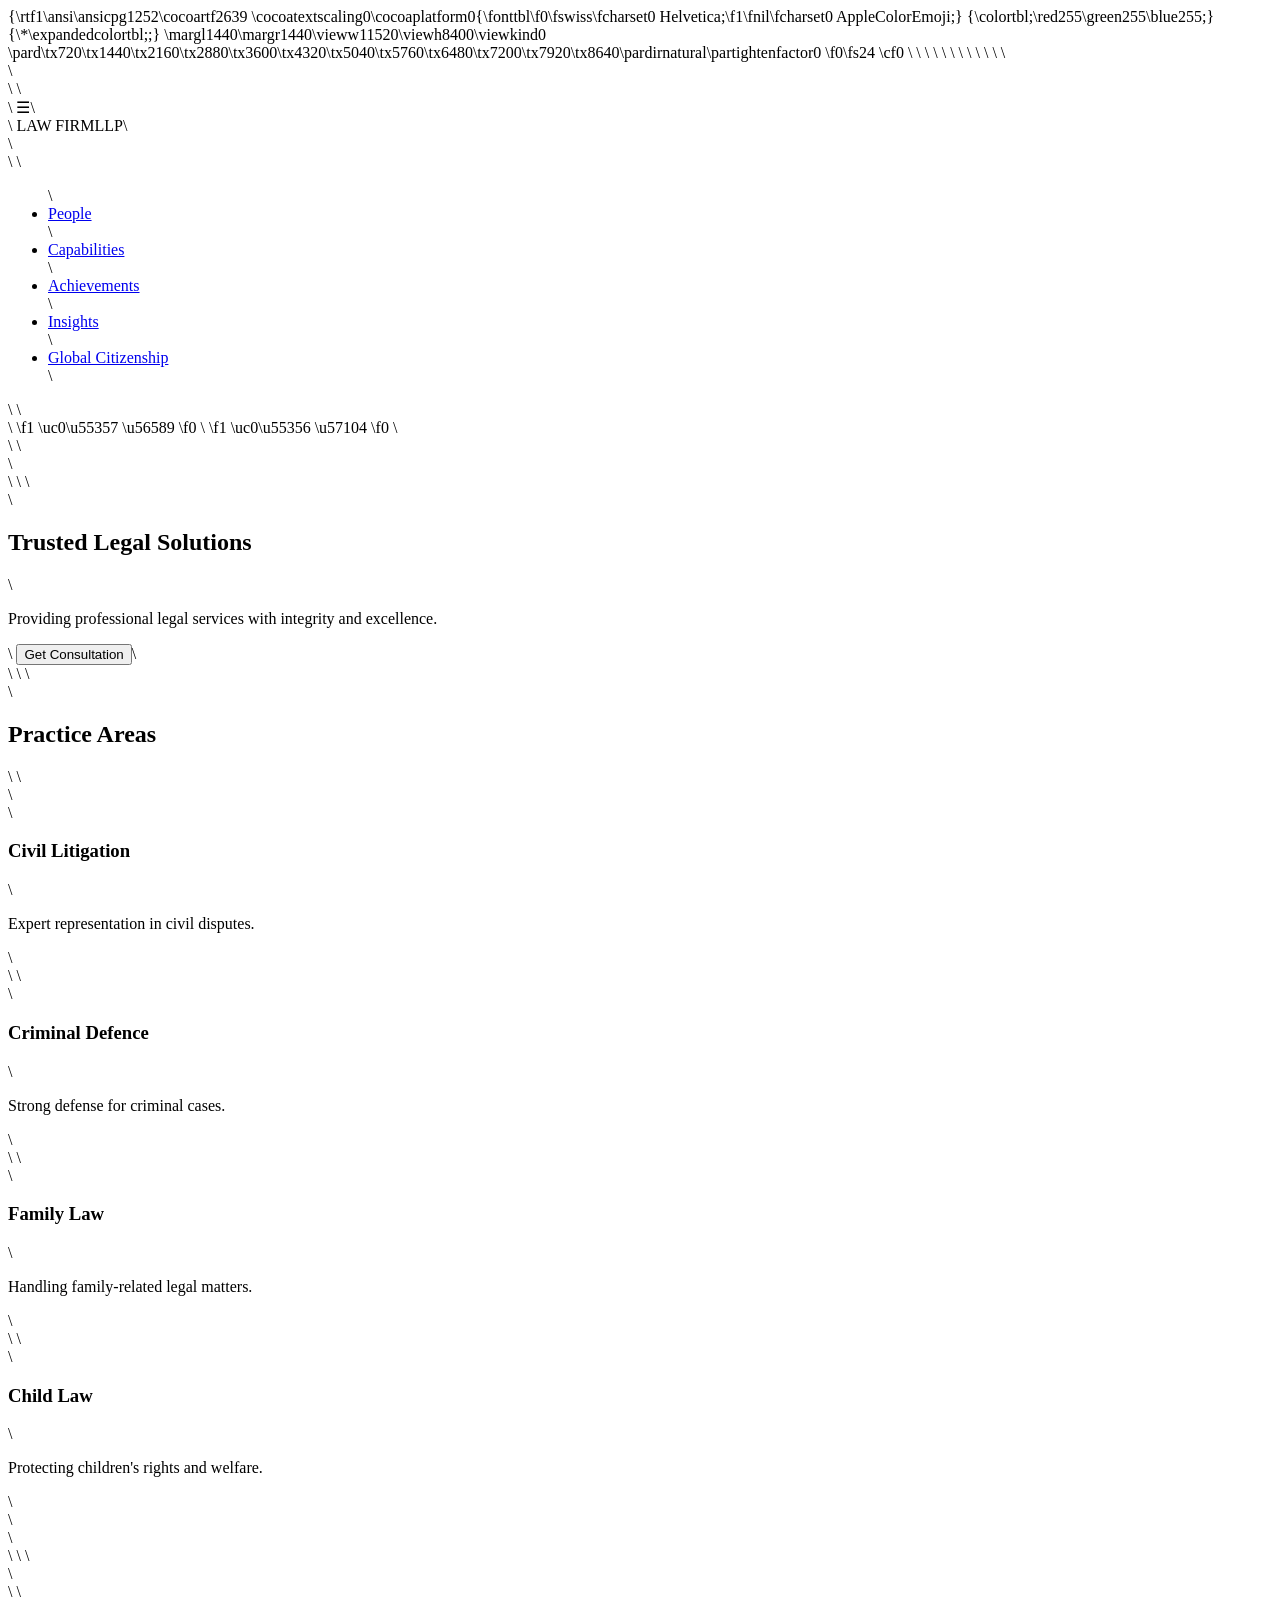
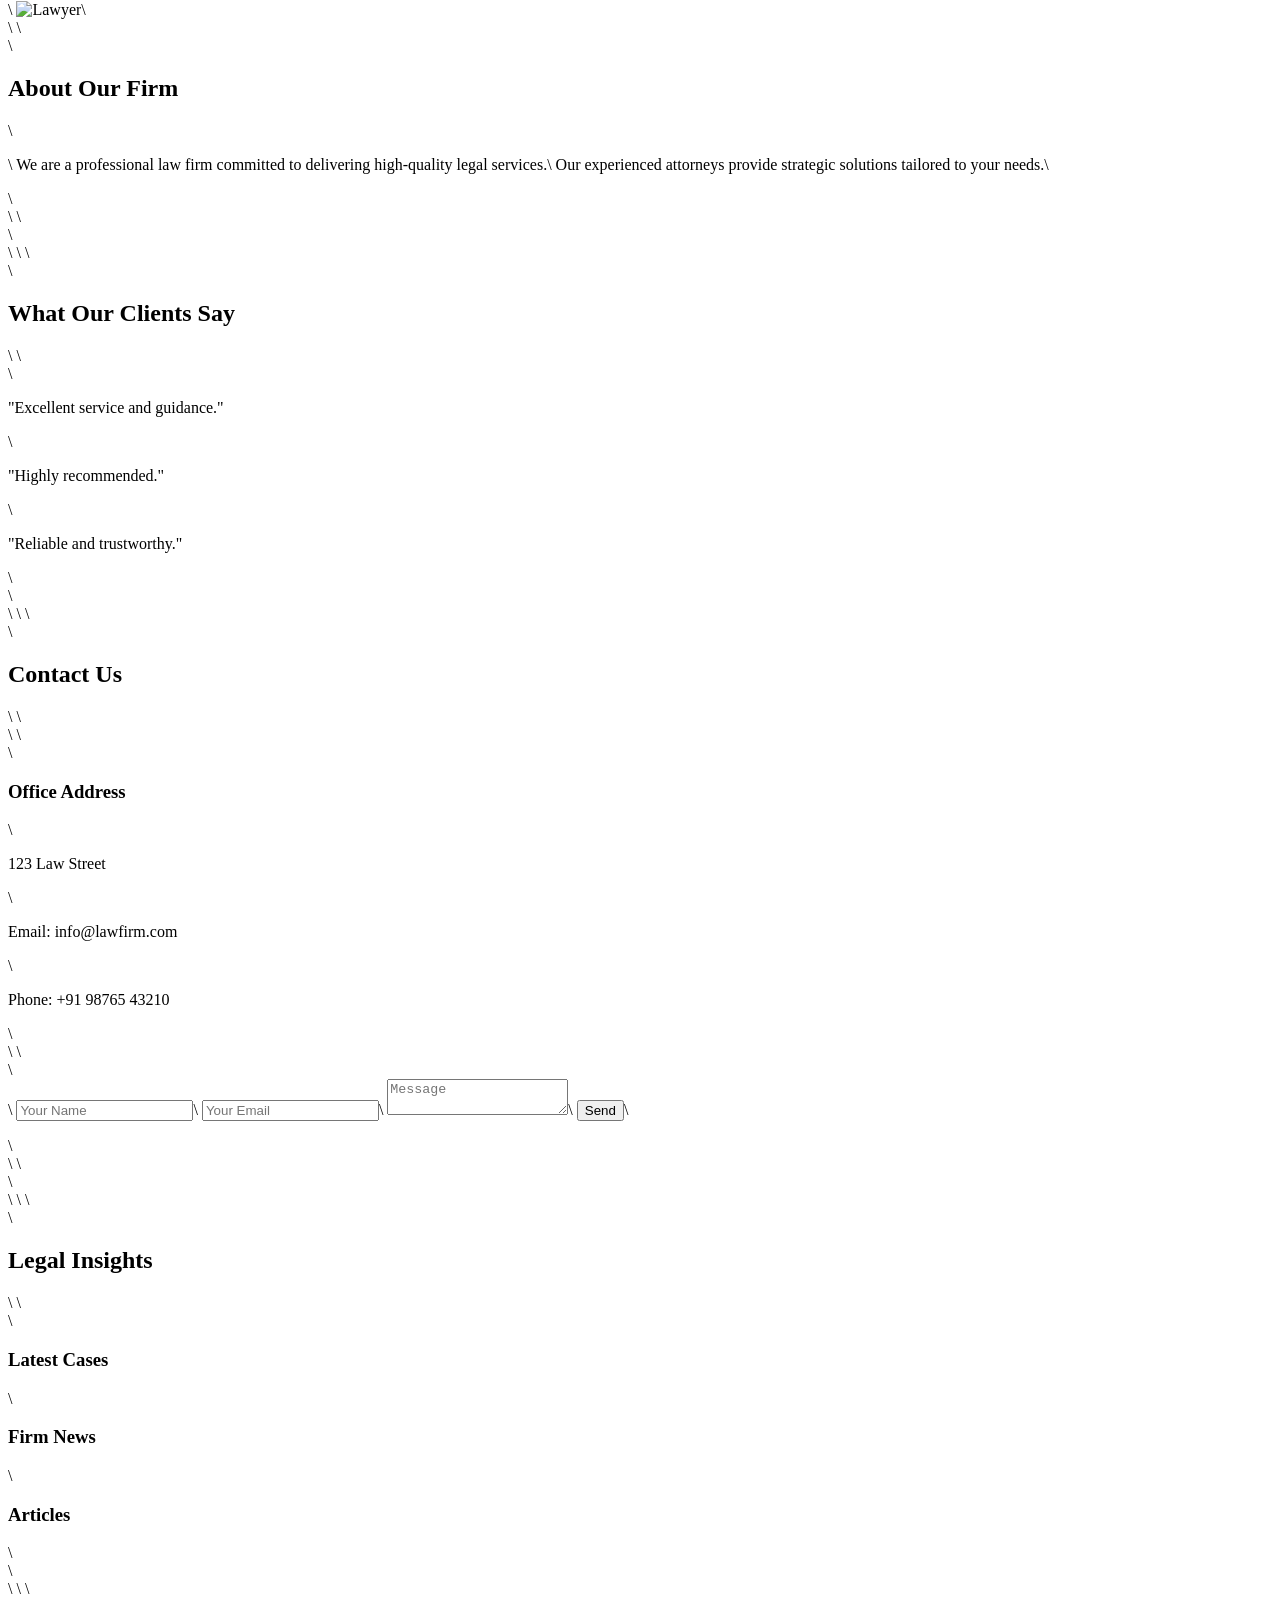
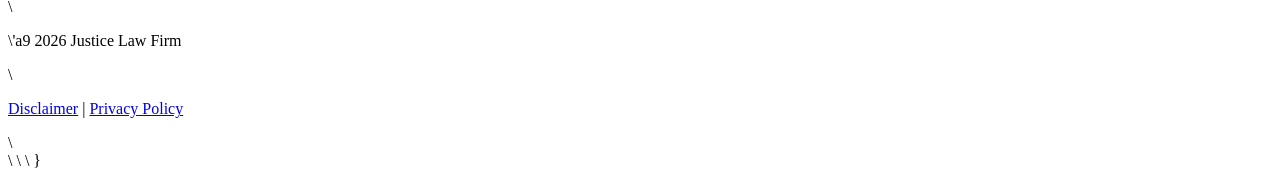
==== index.html @ cf192c83 "Add files via upload" ====
{\rtf1\ansi\ansicpg1252\cocoartf2639
\cocoatextscaling0\cocoaplatform0{\fonttbl\f0\fswiss\fcharset0 Helvetica;\f1\fnil\fcharset0 AppleColorEmoji;}
{\colortbl;\red255\green255\blue255;}
{\*\expandedcolortbl;;}
\margl1440\margr1440\vieww11520\viewh8400\viewkind0
\pard\tx720\tx1440\tx2160\tx2880\tx3600\tx4320\tx5040\tx5760\tx6480\tx7200\tx7920\tx8640\pardirnatural\partightenfactor0

\f0\fs24 \cf0 <!DOCTYPE html>\
<html lang="en">\
<head>\
    <meta charset="UTF-8">\
    <meta name="viewport" content="width=device-width, initial-scale=1.0">\
    <title>Law Firm Website</title>\
    <link rel="stylesheet" href="style.css">\
</head>\
\
<body>\
\
    <!-- 
\f1 \uc0\u55357 \u56629 
\f0  HEADER -->\
    <header class="header">\
        <div class="nav-container">\
\
            <div class="nav-left">\
                <span class="menu-icon">&#9776;</span>\
                <div class="logo">\
                    <span class="brand-red">LAW FIRM</span><span class="llp">LLP</span>\
                </div>\
            </div>\
\
            <ul class="nav-links">\
                <li><a href="#">People</a></li>\
                <li><a href="#">Capabilities</a></li>\
                <li><a href="#">Achievements</a></li>\
                <li><a href="#">Insights</a></li>\
                <li><a href="#">Global Citizenship</a></li>\
            </ul>\
\
            <div class="nav-right">\
                <span>
\f1 \uc0\u55357 \u56589 
\f0 </span>\
                <span>
\f1 \uc0\u55356 \u57104 
\f0 </span>\
            </div>\
\
        </div>\
    </header>\
\
    <!-- 
\f1 \uc0\u55358 \u56760 
\f0  HERO -->\
    <section id="hero">\
        <h2>Trusted Legal Solutions</h2>\
        <p>Providing professional legal services with integrity and excellence.</p>\
        <button>Get Consultation</button>\
    </section>\
\
    <!-- 
\f1 \uc0\u55358 \u56809 
\f0  PRACTICE -->\
    <section id="practice">\
        <h2>Practice Areas</h2>\
\
        <div class="practice-container">\
            <div class="card">\
                <h3>Civil Litigation</h3>\
                <p>Expert representation in civil disputes.</p>\
            </div>\
\
            <div class="card">\
                <h3>Criminal Defence</h3>\
                <p>Strong defense for criminal cases.</p>\
            </div>\
\
            <div class="card">\
                <h3>Family Law</h3>\
                <p>Handling family-related legal matters.</p>\
            </div>\
\
            <div class="card">\
                <h3>Child Law</h3>\
                <p>Protecting children's rights and welfare.</p>\
            </div>\
        </div>\
    </section>\
\
    <!-- 
\f1 \uc0\u55357 \u56424 \u8205 \u9878 \u65039 
\f0  ABOUT -->\
    <section id="about">\
        <div class="about-container">\
\
            <div class="about-image">\
                <img src="images/lawyer.jpg" alt="Lawyer">\
            </div>\
\
            <div class="about-text">\
                <h2>About Our Firm</h2>\
                <p>\
                    We are a professional law firm committed to delivering high-quality legal services.\
                    Our experienced attorneys provide strategic solutions tailored to your needs.\
                </p>\
            </div>\
\
        </div>\
    </section>\
\
    <!-- 
\f1 \uc0\u55357 \u56492 
\f0  TESTIMONIALS -->\
    <section id="testimonials">\
        <h2>What Our Clients Say</h2>\
\
        <div class="testimonial-container">\
            <div class="testimonial"><p>"Excellent service and guidance."</p></div>\
            <div class="testimonial"><p>"Highly recommended."</p></div>\
            <div class="testimonial"><p>"Reliable and trustworthy."</p></div>\
        </div>\
    </section>\
\
    <!-- 
\f1 \uc0\u55357 \u56542 
\f0  CONTACT -->\
    <section id="contact">\
        <h2>Contact Us</h2>\
\
        <div class="contact-container">\
\
            <div class="contact-info">\
                <h3>Office Address</h3>\
                <p>123 Law Street</p>\
                <p>Email: info@lawfirm.com</p>\
                <p>Phone: +91 98765 43210</p>\
            </div>\
\
            <div class="contact-form">\
                <form>\
                    <input type="text" placeholder="Your Name">\
                    <input type="email" placeholder="Your Email">\
                    <textarea placeholder="Message"></textarea>\
                    <button type="submit">Send</button>\
                </form>\
            </div>\
\
        </div>\
    </section>\
\
    <!-- 
\f1 \uc0\u55357 \u56560 
\f0  INSIGHTS -->\
    <section id="insights">\
        <h2>Legal Insights</h2>\
\
        <div class="insights-container">\
            <div class="insight-card"><h3>Latest Cases</h3></div>\
            <div class="insight-card"><h3>Firm News</h3></div>\
            <div class="insight-card"><h3>Articles</h3></div>\
        </div>\
    </section>\
\
    <!-- 
\f1 \uc0\u55357 \u56635 
\f0  FOOTER -->\
    <footer>\
        <p>\'a9 2026 Justice Law Firm</p>\
        <p><a href="#">Disclaimer</a> | <a href="#">Privacy Policy</a></p>\
    </footer>\
\
</body>\
</html>}
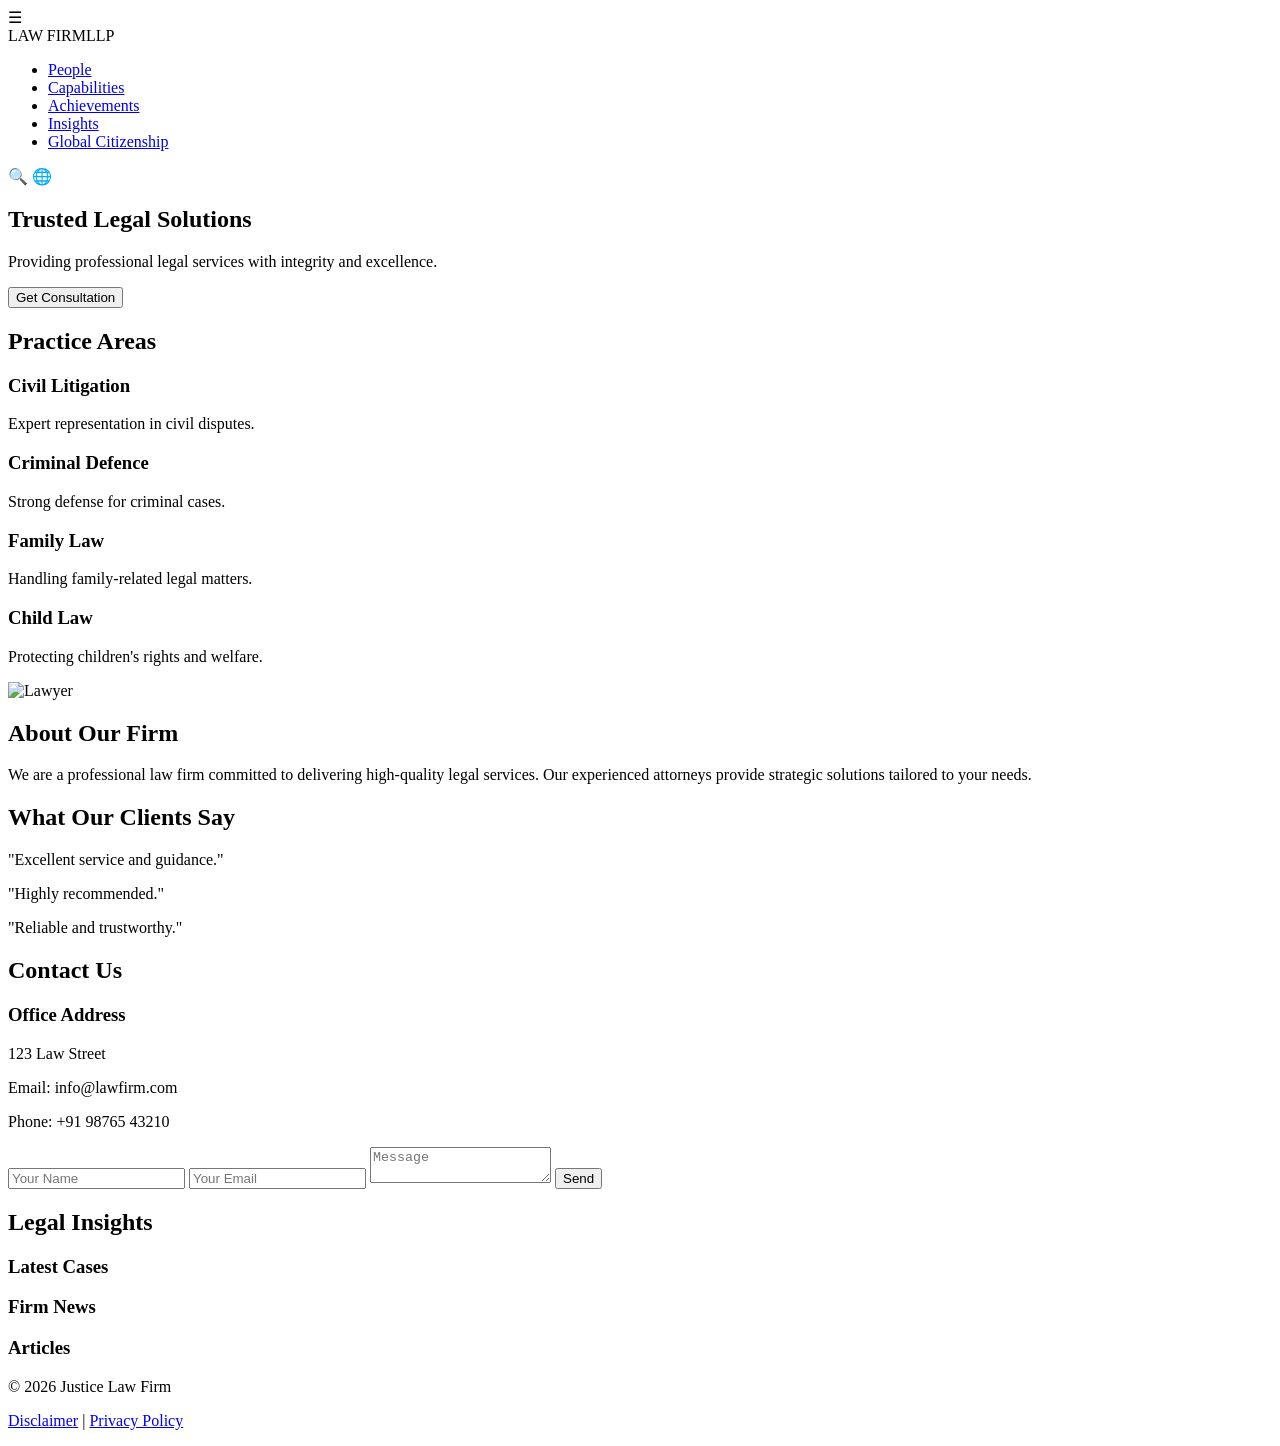
==== commit 09ec8d0f: "Update index.html" ====
--- a/index.html
+++ b/index.html
@@ -1,173 +1,146 @@
-{\rtf1\ansi\ansicpg1252\cocoartf2639
-\cocoatextscaling0\cocoaplatform0{\fonttbl\f0\fswiss\fcharset0 Helvetica;\f1\fnil\fcharset0 AppleColorEmoji;}
-{\colortbl;\red255\green255\blue255;}
-{\*\expandedcolortbl;;}
-\margl1440\margr1440\vieww11520\viewh8400\viewkind0
-\pard\tx720\tx1440\tx2160\tx2880\tx3600\tx4320\tx5040\tx5760\tx6480\tx7200\tx7920\tx8640\pardirnatural\partightenfactor0
+<!DOCTYPE html>
+<html lang="en">
+<head>
+    <meta charset="UTF-8">
+    <meta name="viewport" content="width=device-width, initial-scale=1.0">
+    <title>Law Firm Website</title>
+    <link rel="stylesheet" href="style.css">
+</head>
 
-\f0\fs24 \cf0 <!DOCTYPE html>\
-<html lang="en">\
-<head>\
-    <meta charset="UTF-8">\
-    <meta name="viewport" content="width=device-width, initial-scale=1.0">\
-    <title>Law Firm Website</title>\
-    <link rel="stylesheet" href="style.css">\
-</head>\
-\
-<body>\
-\
-    <!-- 
-\f1 \uc0\u55357 \u56629 
-\f0  HEADER -->\
-    <header class="header">\
-        <div class="nav-container">\
-\
-            <div class="nav-left">\
-                <span class="menu-icon">&#9776;</span>\
-                <div class="logo">\
-                    <span class="brand-red">LAW FIRM</span><span class="llp">LLP</span>\
-                </div>\
-            </div>\
-\
-            <ul class="nav-links">\
-                <li><a href="#">People</a></li>\
-                <li><a href="#">Capabilities</a></li>\
-                <li><a href="#">Achievements</a></li>\
-                <li><a href="#">Insights</a></li>\
-                <li><a href="#">Global Citizenship</a></li>\
-            </ul>\
-\
-            <div class="nav-right">\
-                <span>
-\f1 \uc0\u55357 \u56589 
-\f0 </span>\
-                <span>
-\f1 \uc0\u55356 \u57104 
-\f0 </span>\
-            </div>\
-\
-        </div>\
-    </header>\
-\
-    <!-- 
-\f1 \uc0\u55358 \u56760 
-\f0  HERO -->\
-    <section id="hero">\
-        <h2>Trusted Legal Solutions</h2>\
-        <p>Providing professional legal services with integrity and excellence.</p>\
-        <button>Get Consultation</button>\
-    </section>\
-\
-    <!-- 
-\f1 \uc0\u55358 \u56809 
-\f0  PRACTICE -->\
-    <section id="practice">\
-        <h2>Practice Areas</h2>\
-\
-        <div class="practice-container">\
-            <div class="card">\
-                <h3>Civil Litigation</h3>\
-                <p>Expert representation in civil disputes.</p>\
-            </div>\
-\
-            <div class="card">\
-                <h3>Criminal Defence</h3>\
-                <p>Strong defense for criminal cases.</p>\
-            </div>\
-\
-            <div class="card">\
-                <h3>Family Law</h3>\
-                <p>Handling family-related legal matters.</p>\
-            </div>\
-\
-            <div class="card">\
-                <h3>Child Law</h3>\
-                <p>Protecting children's rights and welfare.</p>\
-            </div>\
-        </div>\
-    </section>\
-\
-    <!-- 
-\f1 \uc0\u55357 \u56424 \u8205 \u9878 \u65039 
-\f0  ABOUT -->\
-    <section id="about">\
-        <div class="about-container">\
-\
-            <div class="about-image">\
-                <img src="images/lawyer.jpg" alt="Lawyer">\
-            </div>\
-\
-            <div class="about-text">\
-                <h2>About Our Firm</h2>\
-                <p>\
-                    We are a professional law firm committed to delivering high-quality legal services.\
-                    Our experienced attorneys provide strategic solutions tailored to your needs.\
-                </p>\
-            </div>\
-\
-        </div>\
-    </section>\
-\
-    <!-- 
-\f1 \uc0\u55357 \u56492 
-\f0  TESTIMONIALS -->\
-    <section id="testimonials">\
-        <h2>What Our Clients Say</h2>\
-\
-        <div class="testimonial-container">\
-            <div class="testimonial"><p>"Excellent service and guidance."</p></div>\
-            <div class="testimonial"><p>"Highly recommended."</p></div>\
-            <div class="testimonial"><p>"Reliable and trustworthy."</p></div>\
-        </div>\
-    </section>\
-\
-    <!-- 
-\f1 \uc0\u55357 \u56542 
-\f0  CONTACT -->\
-    <section id="contact">\
-        <h2>Contact Us</h2>\
-\
-        <div class="contact-container">\
-\
-            <div class="contact-info">\
-                <h3>Office Address</h3>\
-                <p>123 Law Street</p>\
-                <p>Email: info@lawfirm.com</p>\
-                <p>Phone: +91 98765 43210</p>\
-            </div>\
-\
-            <div class="contact-form">\
-                <form>\
-                    <input type="text" placeholder="Your Name">\
-                    <input type="email" placeholder="Your Email">\
-                    <textarea placeholder="Message"></textarea>\
-                    <button type="submit">Send</button>\
-                </form>\
-            </div>\
-\
-        </div>\
-    </section>\
-\
-    <!-- 
-\f1 \uc0\u55357 \u56560 
-\f0  INSIGHTS -->\
-    <section id="insights">\
-        <h2>Legal Insights</h2>\
-\
-        <div class="insights-container">\
-            <div class="insight-card"><h3>Latest Cases</h3></div>\
-            <div class="insight-card"><h3>Firm News</h3></div>\
-            <div class="insight-card"><h3>Articles</h3></div>\
-        </div>\
-    </section>\
-\
-    <!-- 
-\f1 \uc0\u55357 \u56635 
-\f0  FOOTER -->\
-    <footer>\
-        <p>\'a9 2026 Justice Law Firm</p>\
-        <p><a href="#">Disclaimer</a> | <a href="#">Privacy Policy</a></p>\
-    </footer>\
-\
-</body>\
-</html>}+<body>
+
+    <!-- 🔵 HEADER -->
+    <header class="header">
+        <div class="nav-container">
+
+            <div class="nav-left">
+                <span class="menu-icon">&#9776;</span>
+                <div class="logo">
+                    <span class="brand-red">LAW FIRM</span><span class="llp">LLP</span>
+                </div>
+            </div>
+
+            <ul class="nav-links">
+                <li><a href="#">People</a></li>
+                <li><a href="#">Capabilities</a></li>
+                <li><a href="#">Achievements</a></li>
+                <li><a href="#">Insights</a></li>
+                <li><a href="#">Global Citizenship</a></li>
+            </ul>
+
+            <div class="nav-right">
+                <span>🔍</span>
+                <span>🌐</span>
+            </div>
+
+        </div>
+    </header>
+
+    <!-- 🦸 HERO -->
+    <section id="hero">
+        <h2>Trusted Legal Solutions</h2>
+        <p>Providing professional legal services with integrity and excellence.</p>
+        <button>Get Consultation</button>
+    </section>
+
+    <!-- 🧩 PRACTICE -->
+    <section id="practice">
+        <h2>Practice Areas</h2>
+
+        <div class="practice-container">
+            <div class="card">
+                <h3>Civil Litigation</h3>
+                <p>Expert representation in civil disputes.</p>
+            </div>
+
+            <div class="card">
+                <h3>Criminal Defence</h3>
+                <p>Strong defense for criminal cases.</p>
+            </div>
+
+            <div class="card">
+                <h3>Family Law</h3>
+                <p>Handling family-related legal matters.</p>
+            </div>
+
+            <div class="card">
+                <h3>Child Law</h3>
+                <p>Protecting children's rights and welfare.</p>
+            </div>
+        </div>
+    </section>
+
+    <!-- 👨‍⚖️ ABOUT -->
+    <section id="about">
+        <div class="about-container">
+
+            <div class="about-image">
+                <img src="images/lawyer.jpg" alt="Lawyer">
+            </div>
+
+            <div class="about-text">
+                <h2>About Our Firm</h2>
+                <p>
+                    We are a professional law firm committed to delivering high-quality legal services.
+                    Our experienced attorneys provide strategic solutions tailored to your needs.
+                </p>
+            </div>
+
+        </div>
+    </section>
+
+    <!-- 💬 TESTIMONIALS -->
+    <section id="testimonials">
+        <h2>What Our Clients Say</h2>
+
+        <div class="testimonial-container">
+            <div class="testimonial"><p>"Excellent service and guidance."</p></div>
+            <div class="testimonial"><p>"Highly recommended."</p></div>
+            <div class="testimonial"><p>"Reliable and trustworthy."</p></div>
+        </div>
+    </section>
+
+    <!-- 📞 CONTACT -->
+    <section id="contact">
+        <h2>Contact Us</h2>
+
+        <div class="contact-container">
+
+            <div class="contact-info">
+                <h3>Office Address</h3>
+                <p>123 Law Street</p>
+                <p>Email: info@lawfirm.com</p>
+                <p>Phone: +91 98765 43210</p>
+            </div>
+
+            <div class="contact-form">
+                <form>
+                    <input type="text" placeholder="Your Name">
+                    <input type="email" placeholder="Your Email">
+                    <textarea placeholder="Message"></textarea>
+                    <button type="submit">Send</button>
+                </form>
+            </div>
+
+        </div>
+    </section>
+
+    <!-- 📰 INSIGHTS -->
+    <section id="insights">
+        <h2>Legal Insights</h2>
+
+        <div class="insights-container">
+            <div class="insight-card"><h3>Latest Cases</h3></div>
+            <div class="insight-card"><h3>Firm News</h3></div>
+            <div class="insight-card"><h3>Articles</h3></div>
+        </div>
+    </section>
+
+    <!-- 🔻 FOOTER -->
+    <footer>
+        <p>© 2026 Justice Law Firm</p>
+        <p><a href="#">Disclaimer</a> | <a href="#">Privacy Policy</a></p>
+    </footer>
+
+</body>
+</html>
--- a/style.css
+++ b/style.css
@@ -0,0 +1,282 @@
+{\rtf1\ansi\ansicpg1252\cocoartf2639
+\cocoatextscaling0\cocoaplatform0{\fonttbl\f0\fswiss\fcharset0 Helvetica;\f1\fnil\fcharset0 AppleColorEmoji;}
+{\colortbl;\red255\green255\blue255;}
+{\*\expandedcolortbl;;}
+\margl1440\margr1440\vieww11520\viewh8400\viewkind0
+\pard\tx720\tx1440\tx2160\tx2880\tx3600\tx4320\tx5040\tx5760\tx6480\tx7200\tx7920\tx8640\pardirnatural\partightenfactor0
+
+\f0\fs24 \cf0 @import url('https://fonts.googleapis.com/css2?family=Playfair+Display:wght@500;700&display=swap');\
+\
+/* 
+\f1 \uc0\u55357 \u56629 
+\f0  ROOT BRANDING */\
+:root \{\
+    --navy: #001529;\
+    --offwhite: #FDFBF7;\
+    --light-gray: #f5f5f5;\
+    --text-dark: #222;\
+\}\
+\
+/* 
+\f1 \uc0\u55357 \u56629 
+\f0  GLOBAL */\
+body \{\
+    margin: 0;\
+    font-family: Georgia, serif;\
+    background-color: var(--offwhite);\
+    color: var(--navy);\
+    line-height: 1.6;\
+\}\
+\
+/* HEADINGS */\
+h1, h2, h3 \{\
+    font-family: 'Playfair Display', serif;\
+    margin-bottom: 10px;\
+\}\
+\
+/* LINKS */\
+a \{\
+    text-decoration: none;\
+    color: var(--navy);\
+\}\
+\
+/* BUTTON */\
+button \{\
+    background-color: var(--navy);\
+    color: var(--offwhite);\
+    border: none;\
+    padding: 12px 24px;\
+    font-size: 13px;\
+    letter-spacing: 1px;\
+    cursor: pointer;\
+    transition: 0.3s;\
+\}\
+\
+button:hover \{\
+    background-color: #002a4d;\
+\}\
+\
+/* 
+\f1 \uc0\u55357 \u56629 
+\f0  HEADER (WHITEHOUSE STYLE) */\
+.header \{\
+    background-color: var(--offwhite);\
+    border-bottom: 1px solid #e5e5e5;\
+    padding: 10px 50px;\
+\}\
+\
+.nav-container \{\
+    display: flex;\
+    align-items: center;\
+    justify-content: space-between;\
+\}\
+\
+/* LEFT */\
+.nav-left \{\
+    display: flex;\
+    align-items: center;\
+    gap: 15px;\
+\}\
+\
+.menu-icon \{\
+    font-size: 18px;\
+    color: var(--navy);\
+\}\
+\
+/* LOGO */\
+.logo \{\
+    font-size: 14px;\
+    letter-spacing: 1px;\
+\}\
+\
+.brand-red \{\
+    color: #8b1e1e; /* toned-down formal red */\
+    font-weight: 600;\
+\}\
+\
+.llp \{\
+    font-size: 10px;\
+    margin-left: 3px;\
+\}\
+\
+/* CENTER NAV */\
+.nav-links \{\
+    display: flex;\
+    gap: 45px;\
+    list-style: none;\
+    margin: 0;\
+\}\
+\
+.nav-links a \{\
+    font-size: 11px;\
+    text-transform: uppercase;\
+    letter-spacing: 1.5px;\
+    color: var(--navy);\
+    font-weight: 500;\
+    position: relative;\
+\}\
+\
+/* HOVER UNDERLINE (SUBTLE) */\
+.nav-links a::after \{\
+    content: "";\
+    position: absolute;\
+    width: 0;\
+    height: 1px;\
+    bottom: -4px;\
+    left: 0;\
+    background-color: var(--navy);\
+    transition: 0.3s;\
+\}\
+\
+.nav-links a:hover::after \{\
+    width: 100%;\
+\}\
+\
+/* RIGHT ICONS */\
+.nav-right \{\
+    display: flex;\
+    gap: 15px;\
+    font-size: 14px;\
+    color: var(--navy);\
+\}\
+\
+/* 
+\f1 \uc0\u55358 \u56760 
+\f0  HERO */\
+#hero \{\
+    text-align: center;\
+    padding: 100px 20px;\
+    background-color: var(--offwhite);\
+\}\
+\
+#hero h2 \{\
+    font-size: 42px;\
+\}\
+\
+#hero p \{\
+    max-width: 600px;\
+    margin: 20px auto;\
+    font-size: 15px;\
+\}\
+\
+/* 
+\f1 \uc0\u55358 \u56809 
+\f0  PRACTICE (GRID) */\
+#practice \{\
+    padding: 80px 50px;\
+    text-align: center;\
+\}\
+\
+.practice-container \{\
+    display: grid;\
+    grid-template-columns: repeat(3, 1fr);\
+    gap: 25px;\
+    margin-top: 40px;\
+\}\
+\
+.card \{\
+    border: 1px solid #ddd;\
+    padding: 25px;\
+    background-color: white;\
+\}\
+\
+/* 
+\f1 \uc0\u55357 \u56424 \u8205 \u9878 \u65039 
+\f0  ABOUT (FLEXBOX) */\
+#about \{\
+    padding: 80px 50px;\
+\}\
+\
+.about-container \{\
+    display: flex;\
+    gap: 50px;\
+    align-items: center;\
+\}\
+\
+.about-image img \{\
+    width: 100%;\
+    max-width: 420px;\
+\}\
+\
+.about-text \{\
+    max-width: 500px;\
+\}\
+\
+/* 
+\f1 \uc0\u55357 \u56492 
+\f0  TESTIMONIALS */\
+#testimonials \{\
+    padding: 80px 50px;\
+    background-color: var(--navy);\
+    color: var(--offwhite);\
+    text-align: center;\
+\}\
+\
+.testimonial-container \{\
+    display: flex;\
+    gap: 25px;\
+    justify-content: center;\
+    margin-top: 40px;\
+\}\
+\
+.testimonial \{\
+    border: 1px solid rgba(255,255,255,0.3);\
+    padding: 25px;\
+    max-width: 260px;\
+\}\
+\
+/* 
+\f1 \uc0\u55357 \u56542 
+\f0  CONTACT */\
+#contact \{\
+    padding: 80px 50px;\
+\}\
+\
+.contact-container \{\
+    display: flex;\
+    gap: 50px;\
+\}\
+\
+.contact-form input,\
+.contact-form textarea \{\
+    width: 100%;\
+    padding: 12px;\
+    margin-bottom: 12px;\
+    border: 1px solid #ccc;\
+    font-family: Georgia, serif;\
+\}\
+\
+/* 
+\f1 \uc0\u55357 \u56560 
+\f0  INSIGHTS */\
+#insights \{\
+    padding: 80px 50px;\
+    text-align: center;\
+\}\
+\
+.insights-container \{\
+    display: flex;\
+    gap: 25px;\
+    justify-content: center;\
+    margin-top: 40px;\
+\}\
+\
+.insight-card \{\
+    border: 1px solid #ddd;\
+    padding: 25px;\
+    background-color: white;\
+\}\
+\
+/* 
+\f1 \uc0\u55357 \u56635 
+\f0  FOOTER */\
+footer \{\
+    background-color: var(--navy);\
+    color: var(--offwhite);\
+    text-align: center;\
+    padding: 25px;\
+\}\
+\
+footer a \{\
+    color: var(--offwhite);\
+\}}
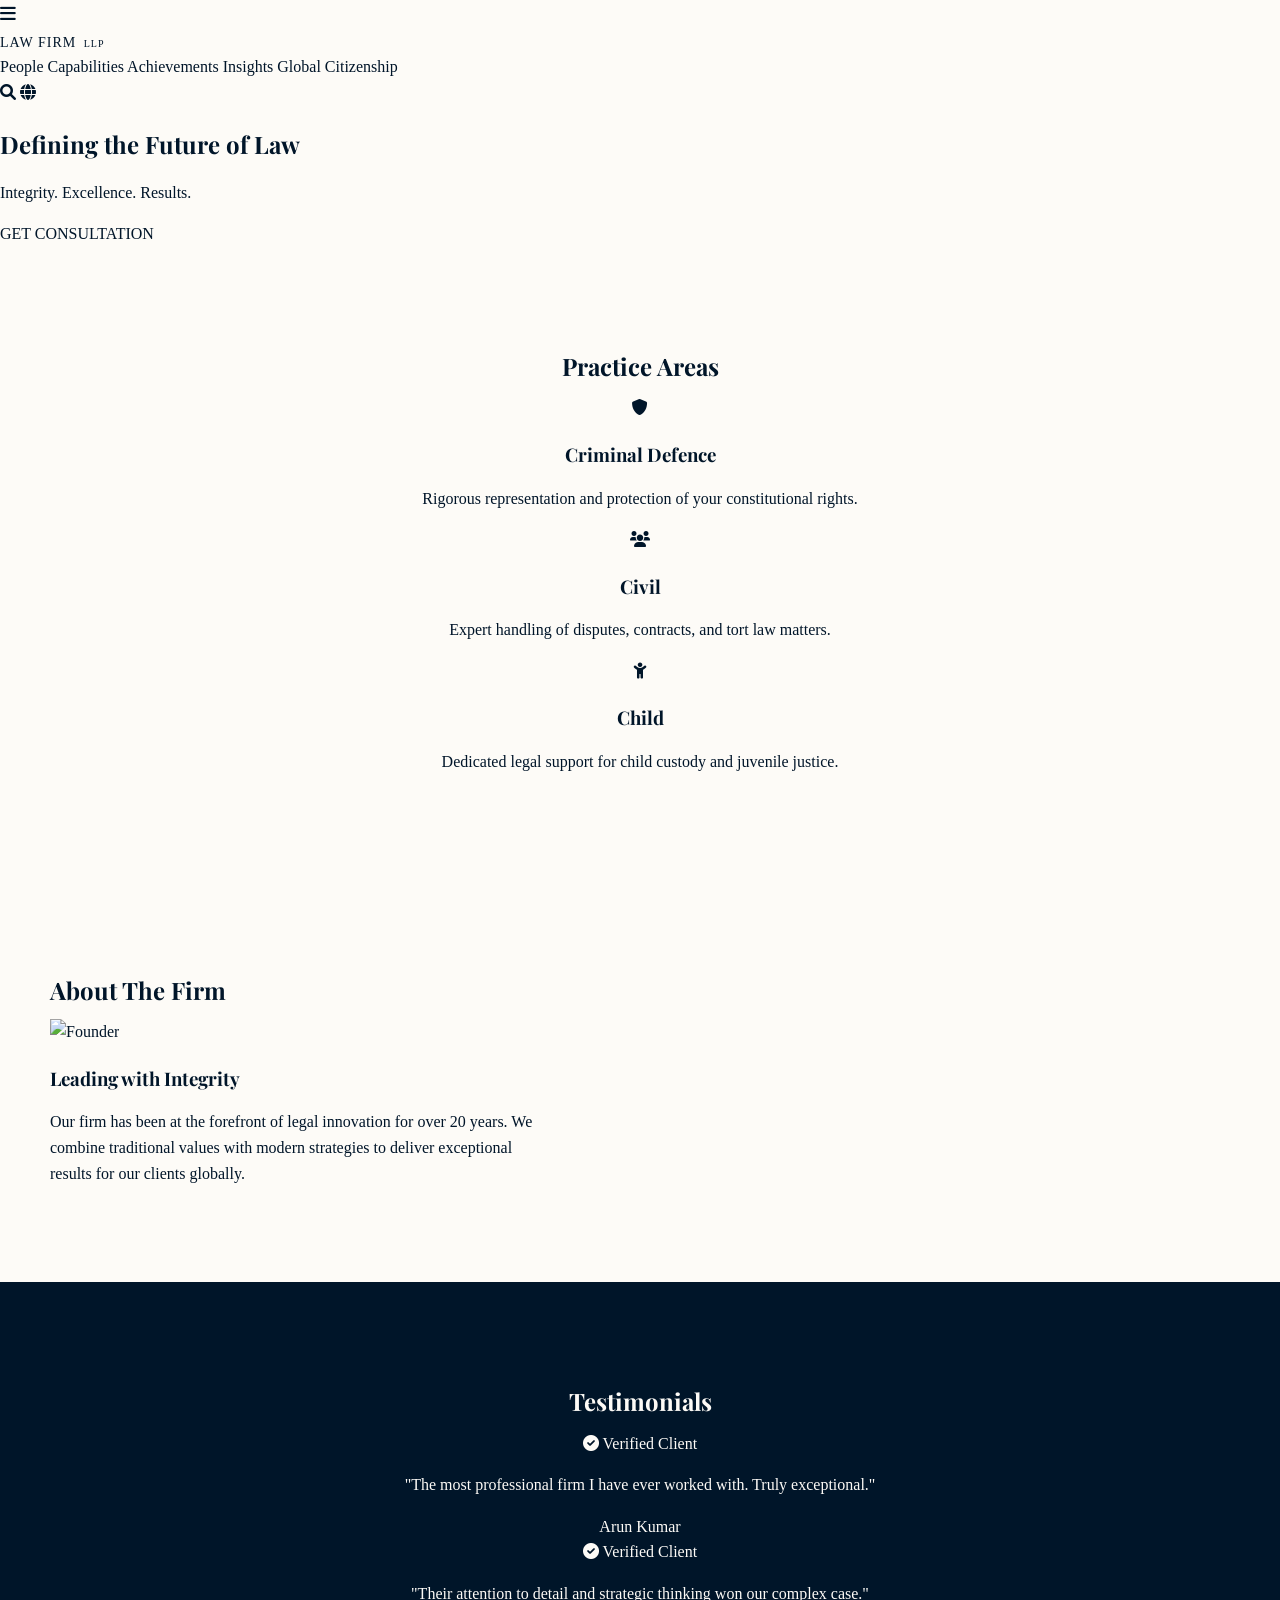
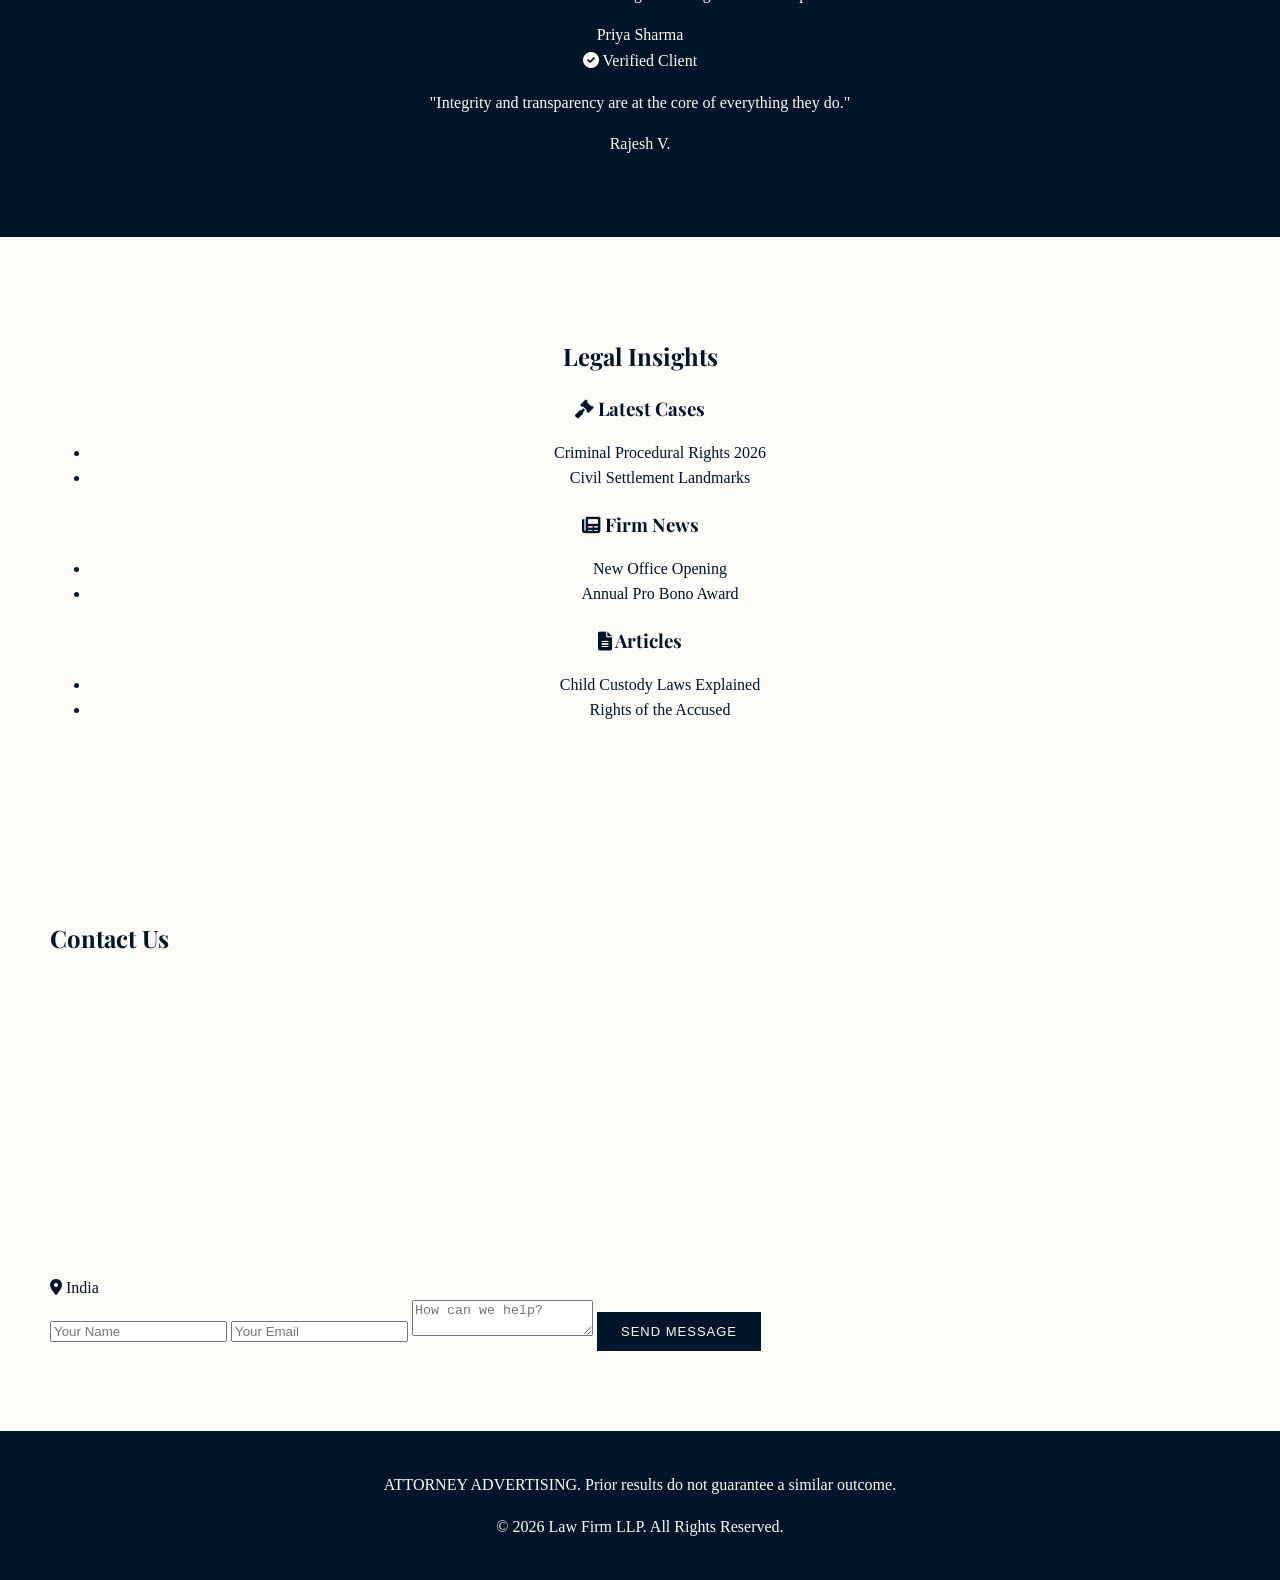
==== commit e2a817d1: "Update index.html" ====
--- a/index.html
+++ b/index.html
@@ -3,143 +3,155 @@
 <head>
     <meta charset="UTF-8">
     <meta name="viewport" content="width=device-width, initial-scale=1.0">
-    <title>Law Firm Website</title>
+    <title>Law Firm LLP | India</title>
     <link rel="stylesheet" href="style.css">
+    <link href="https://cdnjs.cloudflare.com/ajax/libs/font-awesome/6.0.0/css/all.min.css" rel="stylesheet">
 </head>
-
 <body>
 
-    <!-- 🔵 HEADER -->
-    <header class="header">
-        <div class="nav-container">
-
-            <div class="nav-left">
-                <span class="menu-icon">&#9776;</span>
-                <div class="logo">
-                    <span class="brand-red">LAW FIRM</span><span class="llp">LLP</span>
-                </div>
-            </div>
-
-            <ul class="nav-links">
-                <li><a href="#">People</a></li>
-                <li><a href="#">Capabilities</a></li>
-                <li><a href="#">Achievements</a></li>
-                <li><a href="#">Insights</a></li>
-                <li><a href="#">Global Citizenship</a></li>
-            </ul>
-
-            <div class="nav-right">
-                <span>🔍</span>
-                <span>🌐</span>
-            </div>
-
+    <header class="main-header">
+        <div class="header-left">
+            <div class="menu-icon"><i class="fas fa-bars"></i></div>
+            <a href="#" class="logo">LAW FIRM <span class="llp">LLP</span></a>
+        </div>
+        <nav class="main-nav">
+            <a href="#about">People</a>
+            <a href="#practice">Capabilities</a>
+            <a href="#testimonials">Achievements</a>
+            <a href="#insights">Insights</a>
+            <a href="#contact">Global Citizenship</a>
+        </nav>
+        <div class="header-right">
+            <i class="fas fa-search"></i>
+            <i class="fas fa-globe"></i>
         </div>
     </header>
 
-    <!-- 🦸 HERO -->
-    <section id="hero">
-        <h2>Trusted Legal Solutions</h2>
-        <p>Providing professional legal services with integrity and excellence.</p>
-        <button>Get Consultation</button>
+    <section class="hero">
+        <div class="hero-content">
+            <h1>Defining the Future of Law</h1>
+            <p>Integrity. Excellence. Results.</p>
+            <a href="#contact" class="cta-btn">GET CONSULTATION</a>
+        </div>
     </section>
 
-    <!-- 🧩 PRACTICE -->
-    <section id="practice">
-        <h2>Practice Areas</h2>
-
-        <div class="practice-container">
-            <div class="card">
-                <h3>Civil Litigation</h3>
-                <p>Expert representation in civil disputes.</p>
-            </div>
-
-            <div class="card">
-                <h3>Criminal Defence</h3>
-                <p>Strong defense for criminal cases.</p>
-            </div>
-
-            <div class="card">
-                <h3>Family Law</h3>
-                <p>Handling family-related legal matters.</p>
-            </div>
-
-            <div class="card">
-                <h3>Child Law</h3>
-                <p>Protecting children's rights and welfare.</p>
+    <section id="practice" class="section">
+        <div class="container">
+            <h2 class="center-title">Practice Areas</h2>
+            <div class="grid-3">
+                <div class="grid-item">
+                    <div class="icon-wrapper"><i class="fas fa-shield-alt"></i></div>
+                    <h3>Criminal Defence</h3>
+                    <p>Rigorous representation and protection of your constitutional rights.</p>
+                </div>
+                <div class="grid-item">
+                    <div class="icon-wrapper"><i class="fas fa-users"></i></div>
+                    <h3>Civil</h3>
+                    <p>Expert handling of disputes, contracts, and tort law matters.</p>
+                </div>
+                <div class="grid-item">
+                    <div class="icon-wrapper"><i class="fas fa-child"></i></div>
+                    <h3>Child</h3>
+                    <p>Dedicated legal support for child custody and juvenile justice.</p>
+                </div>
             </div>
         </div>
     </section>
 
-    <!-- 👨‍⚖️ ABOUT -->
-    <section id="about">
-        <div class="about-container">
-
-            <div class="about-image">
-                <img src="images/lawyer.jpg" alt="Lawyer">
+    <section id="about" class="section half-white-bg">
+        <div class="container">
+            <h2 class="center-title">About The Firm</h2>
+            <div class="flex-row">
+                <div class="flex-col founder-img-container">
+                    <img src="https://images.unsplash.com/photo-1560250097-0b93528c311a?auto=format&fit=crop&w=600&q=400" alt="Founder" class="small-height-img">
+                </div>
+                <div class="flex-col about-text text-center">
+                    <h3>Leading with Integrity</h3>
+                    <p>Our firm has been at the forefront of legal innovation for over 20 years. We combine traditional values with modern strategies to deliver exceptional results for our clients globally.</p>
+                </div>
             </div>
-
-            <div class="about-text">
-                <h2>About Our Firm</h2>
-                <p>
-                    We are a professional law firm committed to delivering high-quality legal services.
-                    Our experienced attorneys provide strategic solutions tailored to your needs.
-                </p>
-            </div>
-
         </div>
     </section>
 
-    <!-- 💬 TESTIMONIALS -->
-    <section id="testimonials">
-        <h2>What Our Clients Say</h2>
-
-        <div class="testimonial-container">
-            <div class="testimonial"><p>"Excellent service and guidance."</p></div>
-            <div class="testimonial"><p>"Highly recommended."</p></div>
-            <div class="testimonial"><p>"Reliable and trustworthy."</p></div>
+    <section id="testimonials" class="section">
+        <div class="container">
+            <h2 class="center-title">Testimonials</h2>
+            <div class="grid-3">
+                <div class="quote-card">
+                    <div class="proof-badge"><i class="fas fa-check-circle"></i> Verified Client</div>
+                    <p>"The most professional firm I have ever worked with. Truly exceptional."</p>
+                    <span class="client-name">Arun Kumar</span>
+                </div>
+                <div class="quote-card">
+                    <div class="proof-badge"><i class="fas fa-check-circle"></i> Verified Client</div>
+                    <p>"Their attention to detail and strategic thinking won our complex case."</p>
+                    <span class="client-name">Priya Sharma</span>
+                </div>
+                <div class="quote-card">
+                    <div class="proof-badge"><i class="fas fa-check-circle"></i> Verified Client</div>
+                    <p>"Integrity and transparency are at the core of everything they do."</p>
+                    <span class="client-name">Rajesh V.</span>
+                </div>
+            </div>
         </div>
     </section>
 
-    <!-- 📞 CONTACT -->
-    <section id="contact">
-        <h2>Contact Us</h2>
-
-        <div class="contact-container">
-
-            <div class="contact-info">
-                <h3>Office Address</h3>
-                <p>123 Law Street</p>
-                <p>Email: info@lawfirm.com</p>
-                <p>Phone: +91 98765 43210</p>
+    <section id="insights" class="section legal-insights half-white-bg">
+        <div class="container">
+            <h2 class="center-title">Legal Insights</h2>
+            <div class="grid-3">
+                <div class="insight-col">
+                    <h3><i class="fas fa-gavel"></i> Latest Cases</h3>
+                    <ul class="insight-list">
+                        <li><a href="#">Criminal Procedural Rights 2026</a></li>
+                        <li><a href="#">Civil Settlement Landmarks</a></li>
+                    </ul>
+                </div>
+                <div class="insight-col">
+                    <h3><i class="fas fa-newspaper"></i> Firm News</h3>
+                    <ul class="insight-list">
+                        <li><a href="#">New Office Opening</a></li>
+                        <li><a href="#">Annual Pro Bono Award</a></li>
+                    </ul>
+                </div>
+                <div class="insight-col">
+                    <h3><i class="fas fa-file-alt"></i> Articles</h3>
+                    <ul class="insight-list">
+                        <li><a href="#">Child Custody Laws Explained</a></li>
+                        <li><a href="#">Rights of the Accused</a></li>
+                    </ul>
+                </div>
             </div>
-
-            <div class="contact-form">
-                <form>
-                    <input type="text" placeholder="Your Name">
-                    <input type="email" placeholder="Your Email">
-                    <textarea placeholder="Message"></textarea>
-                    <button type="submit">Send</button>
-                </form>
-            </div>
-
         </div>
     </section>
 
-    <!-- 📰 INSIGHTS -->
-    <section id="insights">
-        <h2>Legal Insights</h2>
-
-        <div class="insights-container">
-            <div class="insight-card"><h3>Latest Cases</h3></div>
-            <div class="insight-card"><h3>Firm News</h3></div>
-            <div class="insight-card"><h3>Articles</h3></div>
+    <section id="contact" class="section">
+        <div class="container">
+            <h2 class="center-title">Contact Us</h2>
+            <div class="flex-row">
+                <div class="flex-col map-area">
+                    <iframe src="https://www.google.com/maps/embed?pb=!1m18!1m12!1m3!1d62844.07544062325!2d77.94726281734913!3d10.361456108155556!2m3!1f0!2f0!3f0!3m2!1i1024!2i768!4f13.1!3m3!1m2!1s0x3ba9df495393043f%3A0x673c683834a36a7!2sDindigul%2C%20Tamil%20Nadu!5e0!3m2!1sen!2sin!4v1711612000000!5m2!1sen!2sin" width="100%" height="300" style="border:0;" allowfullscreen="" loading="lazy"></iframe>
+                    <div class="address-box">
+                        <i class="fas fa-map-marker-alt"></i> India
+                    </div>
+                </div>
+                <div class="flex-col form-area">
+                    <form>
+                        <input type="text" placeholder="Your Name">
+                        <input type="email" placeholder="Your Email">
+                        <textarea placeholder="How can we help?"></textarea>
+                        <button type="submit" class="submit-btn">SEND MESSAGE</button>
+                    </form>
+                </div>
+            </div>
         </div>
     </section>
 
-    <!-- 🔻 FOOTER -->
-    <footer>
-        <p>© 2026 Justice Law Firm</p>
-        <p><a href="#">Disclaimer</a> | <a href="#">Privacy Policy</a></p>
+    <footer class="legal-footer">
+        <div class="container">
+            <p class="disclaimer">ATTORNEY ADVERTISING. Prior results do not guarantee a similar outcome.</p>
+            <p>© 2026 Law Firm LLP. All Rights Reserved.</p>
+        </div>
     </footer>
 
 </body>
--- a/style.css
+++ b/style.css
@@ -1,282 +1,255 @@
-{\rtf1\ansi\ansicpg1252\cocoartf2639
-\cocoatextscaling0\cocoaplatform0{\fonttbl\f0\fswiss\fcharset0 Helvetica;\f1\fnil\fcharset0 AppleColorEmoji;}
-{\colortbl;\red255\green255\blue255;}
-{\*\expandedcolortbl;;}
-\margl1440\margr1440\vieww11520\viewh8400\viewkind0
-\pard\tx720\tx1440\tx2160\tx2880\tx3600\tx4320\tx5040\tx5760\tx6480\tx7200\tx7920\tx8640\pardirnatural\partightenfactor0
-
-\f0\fs24 \cf0 @import url('https://fonts.googleapis.com/css2?family=Playfair+Display:wght@500;700&display=swap');\
-\
-/* 
-\f1 \uc0\u55357 \u56629 
-\f0  ROOT BRANDING */\
-:root \{\
-    --navy: #001529;\
-    --offwhite: #FDFBF7;\
-    --light-gray: #f5f5f5;\
-    --text-dark: #222;\
-\}\
-\
-/* 
-\f1 \uc0\u55357 \u56629 
-\f0  GLOBAL */\
-body \{\
-    margin: 0;\
-    font-family: Georgia, serif;\
-    background-color: var(--offwhite);\
-    color: var(--navy);\
-    line-height: 1.6;\
-\}\
-\
-/* HEADINGS */\
-h1, h2, h3 \{\
-    font-family: 'Playfair Display', serif;\
-    margin-bottom: 10px;\
-\}\
-\
-/* LINKS */\
-a \{\
-    text-decoration: none;\
-    color: var(--navy);\
-\}\
-\
-/* BUTTON */\
-button \{\
-    background-color: var(--navy);\
-    color: var(--offwhite);\
-    border: none;\
-    padding: 12px 24px;\
-    font-size: 13px;\
-    letter-spacing: 1px;\
-    cursor: pointer;\
-    transition: 0.3s;\
-\}\
-\
-button:hover \{\
-    background-color: #002a4d;\
-\}\
-\
-/* 
-\f1 \uc0\u55357 \u56629 
-\f0  HEADER (WHITEHOUSE STYLE) */\
-.header \{\
-    background-color: var(--offwhite);\
-    border-bottom: 1px solid #e5e5e5;\
-    padding: 10px 50px;\
-\}\
-\
-.nav-container \{\
-    display: flex;\
-    align-items: center;\
-    justify-content: space-between;\
-\}\
-\
-/* LEFT */\
-.nav-left \{\
-    display: flex;\
-    align-items: center;\
-    gap: 15px;\
-\}\
-\
-.menu-icon \{\
-    font-size: 18px;\
-    color: var(--navy);\
-\}\
-\
-/* LOGO */\
-.logo \{\
-    font-size: 14px;\
-    letter-spacing: 1px;\
-\}\
-\
-.brand-red \{\
-    color: #8b1e1e; /* toned-down formal red */\
-    font-weight: 600;\
-\}\
-\
-.llp \{\
-    font-size: 10px;\
-    margin-left: 3px;\
-\}\
-\
-/* CENTER NAV */\
-.nav-links \{\
-    display: flex;\
-    gap: 45px;\
-    list-style: none;\
-    margin: 0;\
-\}\
-\
-.nav-links a \{\
-    font-size: 11px;\
-    text-transform: uppercase;\
-    letter-spacing: 1.5px;\
-    color: var(--navy);\
-    font-weight: 500;\
-    position: relative;\
-\}\
-\
-/* HOVER UNDERLINE (SUBTLE) */\
-.nav-links a::after \{\
-    content: "";\
-    position: absolute;\
-    width: 0;\
-    height: 1px;\
-    bottom: -4px;\
-    left: 0;\
-    background-color: var(--navy);\
-    transition: 0.3s;\
-\}\
-\
-.nav-links a:hover::after \{\
-    width: 100%;\
-\}\
-\
-/* RIGHT ICONS */\
-.nav-right \{\
-    display: flex;\
-    gap: 15px;\
-    font-size: 14px;\
-    color: var(--navy);\
-\}\
-\
-/* 
-\f1 \uc0\u55358 \u56760 
-\f0  HERO */\
-#hero \{\
-    text-align: center;\
-    padding: 100px 20px;\
-    background-color: var(--offwhite);\
-\}\
-\
-#hero h2 \{\
-    font-size: 42px;\
-\}\
-\
-#hero p \{\
-    max-width: 600px;\
-    margin: 20px auto;\
-    font-size: 15px;\
-\}\
-\
-/* 
-\f1 \uc0\u55358 \u56809 
-\f0  PRACTICE (GRID) */\
-#practice \{\
-    padding: 80px 50px;\
-    text-align: center;\
-\}\
-\
-.practice-container \{\
-    display: grid;\
-    grid-template-columns: repeat(3, 1fr);\
-    gap: 25px;\
-    margin-top: 40px;\
-\}\
-\
-.card \{\
-    border: 1px solid #ddd;\
-    padding: 25px;\
-    background-color: white;\
-\}\
-\
-/* 
-\f1 \uc0\u55357 \u56424 \u8205 \u9878 \u65039 
-\f0  ABOUT (FLEXBOX) */\
-#about \{\
-    padding: 80px 50px;\
-\}\
-\
-.about-container \{\
-    display: flex;\
-    gap: 50px;\
-    align-items: center;\
-\}\
-\
-.about-image img \{\
-    width: 100%;\
-    max-width: 420px;\
-\}\
-\
-.about-text \{\
-    max-width: 500px;\
-\}\
-\
-/* 
-\f1 \uc0\u55357 \u56492 
-\f0  TESTIMONIALS */\
-#testimonials \{\
-    padding: 80px 50px;\
-    background-color: var(--navy);\
-    color: var(--offwhite);\
-    text-align: center;\
-\}\
-\
-.testimonial-container \{\
-    display: flex;\
-    gap: 25px;\
-    justify-content: center;\
-    margin-top: 40px;\
-\}\
-\
-.testimonial \{\
-    border: 1px solid rgba(255,255,255,0.3);\
-    padding: 25px;\
-    max-width: 260px;\
-\}\
-\
-/* 
-\f1 \uc0\u55357 \u56542 
-\f0  CONTACT */\
-#contact \{\
-    padding: 80px 50px;\
-\}\
-\
-.contact-container \{\
-    display: flex;\
-    gap: 50px;\
-\}\
-\
-.contact-form input,\
-.contact-form textarea \{\
-    width: 100%;\
-    padding: 12px;\
-    margin-bottom: 12px;\
-    border: 1px solid #ccc;\
-    font-family: Georgia, serif;\
-\}\
-\
-/* 
-\f1 \uc0\u55357 \u56560 
-\f0  INSIGHTS */\
-#insights \{\
-    padding: 80px 50px;\
-    text-align: center;\
-\}\
-\
-.insights-container \{\
-    display: flex;\
-    gap: 25px;\
-    justify-content: center;\
-    margin-top: 40px;\
-\}\
-\
-.insight-card \{\
-    border: 1px solid #ddd;\
-    padding: 25px;\
-    background-color: white;\
-\}\
-\
-/* 
-\f1 \uc0\u55357 \u56635 
-\f0  FOOTER */\
-footer \{\
-    background-color: var(--navy);\
-    color: var(--offwhite);\
-    text-align: center;\
-    padding: 25px;\
-\}\
-\
-footer a \{\
-    color: var(--offwhite);\
-\}}
+@import url('https://fonts.googleapis.com/css2?family=Playfair+Display:wght@500;700&display=swap');
+
+/* 🔵 ROOT BRANDING */
+:root {
+    --navy: #001529;
+    --offwhite: #FDFBF7;
+    --light-gray: #f5f5f5;
+    --text-dark: #222;
+}
+
+/* 🔵 GLOBAL */
+body {
+    margin: 0;
+    font-family: Georgia, serif;
+    background-color: var(--offwhite);
+    color: var(--navy);
+    line-height: 1.6;
+}
+
+/* HEADINGS */
+h1, h2, h3 {
+    font-family: 'Playfair Display', serif;
+    margin-bottom: 10px;
+}
+
+/* LINKS */
+a {
+    text-decoration: none;
+    color: var(--navy);
+}
+
+/* BUTTON */
+button {
+    background-color: var(--navy);
+    color: var(--offwhite);
+    border: none;
+    padding: 12px 24px;
+    font-size: 13px;
+    letter-spacing: 1px;
+    cursor: pointer;
+    transition: 0.3s;
+}
+
+button:hover {
+    background-color: #002a4d;
+}
+
+/* 🔵 HEADER (WHITEHOUSE STYLE) */
+.header {
+    background-color: var(--offwhite);
+    border-bottom: 1px solid #e5e5e5;
+    padding: 10px 50px;
+}
+
+.nav-container {
+    display: flex;
+    align-items: center;
+    justify-content: space-between;
+}
+
+/* LEFT */
+.nav-left {
+    display: flex;
+    align-items: center;
+    gap: 15px;
+}
+
+.menu-icon {
+    font-size: 18px;
+    color: var(--navy);
+}
+
+/* LOGO */
+.logo {
+    font-size: 14px;
+    letter-spacing: 1px;
+}
+
+.brand-red {
+    color: #8b1e1e; /* toned-down formal red */
+    font-weight: 600;
+}
+
+.llp {
+    font-size: 10px;
+    margin-left: 3px;
+}
+
+/* CENTER NAV */
+.nav-links {
+    display: flex;
+    gap: 45px;
+    list-style: none;
+    margin: 0;
+}
+
+.nav-links a {
+    font-size: 11px;
+    text-transform: uppercase;
+    letter-spacing: 1.5px;
+    color: var(--navy);
+    font-weight: 500;
+    position: relative;
+}
+
+/* HOVER UNDERLINE (SUBTLE) */
+.nav-links a::after {
+    content: "";
+    position: absolute;
+    width: 0;
+    height: 1px;
+    bottom: -4px;
+    left: 0;
+    background-color: var(--navy);
+    transition: 0.3s;
+}
+
+.nav-links a:hover::after {
+    width: 100%;
+}
+
+/* RIGHT ICONS */
+.nav-right {
+    display: flex;
+    gap: 15px;
+    font-size: 14px;
+    color: var(--navy);
+}
+
+/* 🦸 HERO */
+#hero {
+    text-align: center;
+    padding: 100px 20px;
+    background-color: var(--offwhite);
+}
+
+#hero h2 {
+    font-size: 42px;
+}
+
+#hero p {
+    max-width: 600px;
+    margin: 20px auto;
+    font-size: 15px;
+}
+
+/* 🧩 PRACTICE (GRID) */
+#practice {
+    padding: 80px 50px;
+    text-align: center;
+}
+
+.practice-container {
+    display: grid;
+    grid-template-columns: repeat(3, 1fr);
+    gap: 25px;
+    margin-top: 40px;
+}
+
+.card {
+    border: 1px solid #ddd;
+    padding: 25px;
+    background-color: white;
+}
+
+/* 👨‍⚖️ ABOUT (FLEXBOX) */
+#about {
+    padding: 80px 50px;
+}
+
+.about-container {
+    display: flex;
+    gap: 50px;
+    align-items: center;
+}
+
+.about-image img {
+    width: 100%;
+    max-width: 420px;
+}
+
+.about-text {
+    max-width: 500px;
+}
+
+/* 💬 TESTIMONIALS */
+#testimonials {
+    padding: 80px 50px;
+    background-color: var(--navy);
+    color: var(--offwhite);
+    text-align: center;
+}
+
+.testimonial-container {
+    display: flex;
+    gap: 25px;
+    justify-content: center;
+    margin-top: 40px;
+}
+
+.testimonial {
+    border: 1px solid rgba(255,255,255,0.3);
+    padding: 25px;
+    max-width: 260px;
+}
+
+/* 📞 CONTACT */
+#contact {
+    padding: 80px 50px;
+}
+
+.contact-container {
+    display: flex;
+    gap: 50px;
+}
+
+.contact-form input,
+.contact-form textarea {
+    width: 100%;
+    padding: 12px;
+    margin-bottom: 12px;
+    border: 1px solid #ccc;
+    font-family: Georgia, serif;
+}
+
+/* 📰 INSIGHTS */
+#insights {
+    padding: 80px 50px;
+    text-align: center;
+}
+
+.insights-container {
+    display: flex;
+    gap: 25px;
+    justify-content: center;
+    margin-top: 40px;
+}
+
+.insight-card {
+    border: 1px solid #ddd;
+    padding: 25px;
+    background-color: white;
+}
+
+/* 🔻 FOOTER */
+footer {
+    background-color: var(--navy);
+    color: var(--offwhite);
+    text-align: center;
+    padding: 25px;
+}
+
+footer a {
+    color: var(--offwhite);
+}
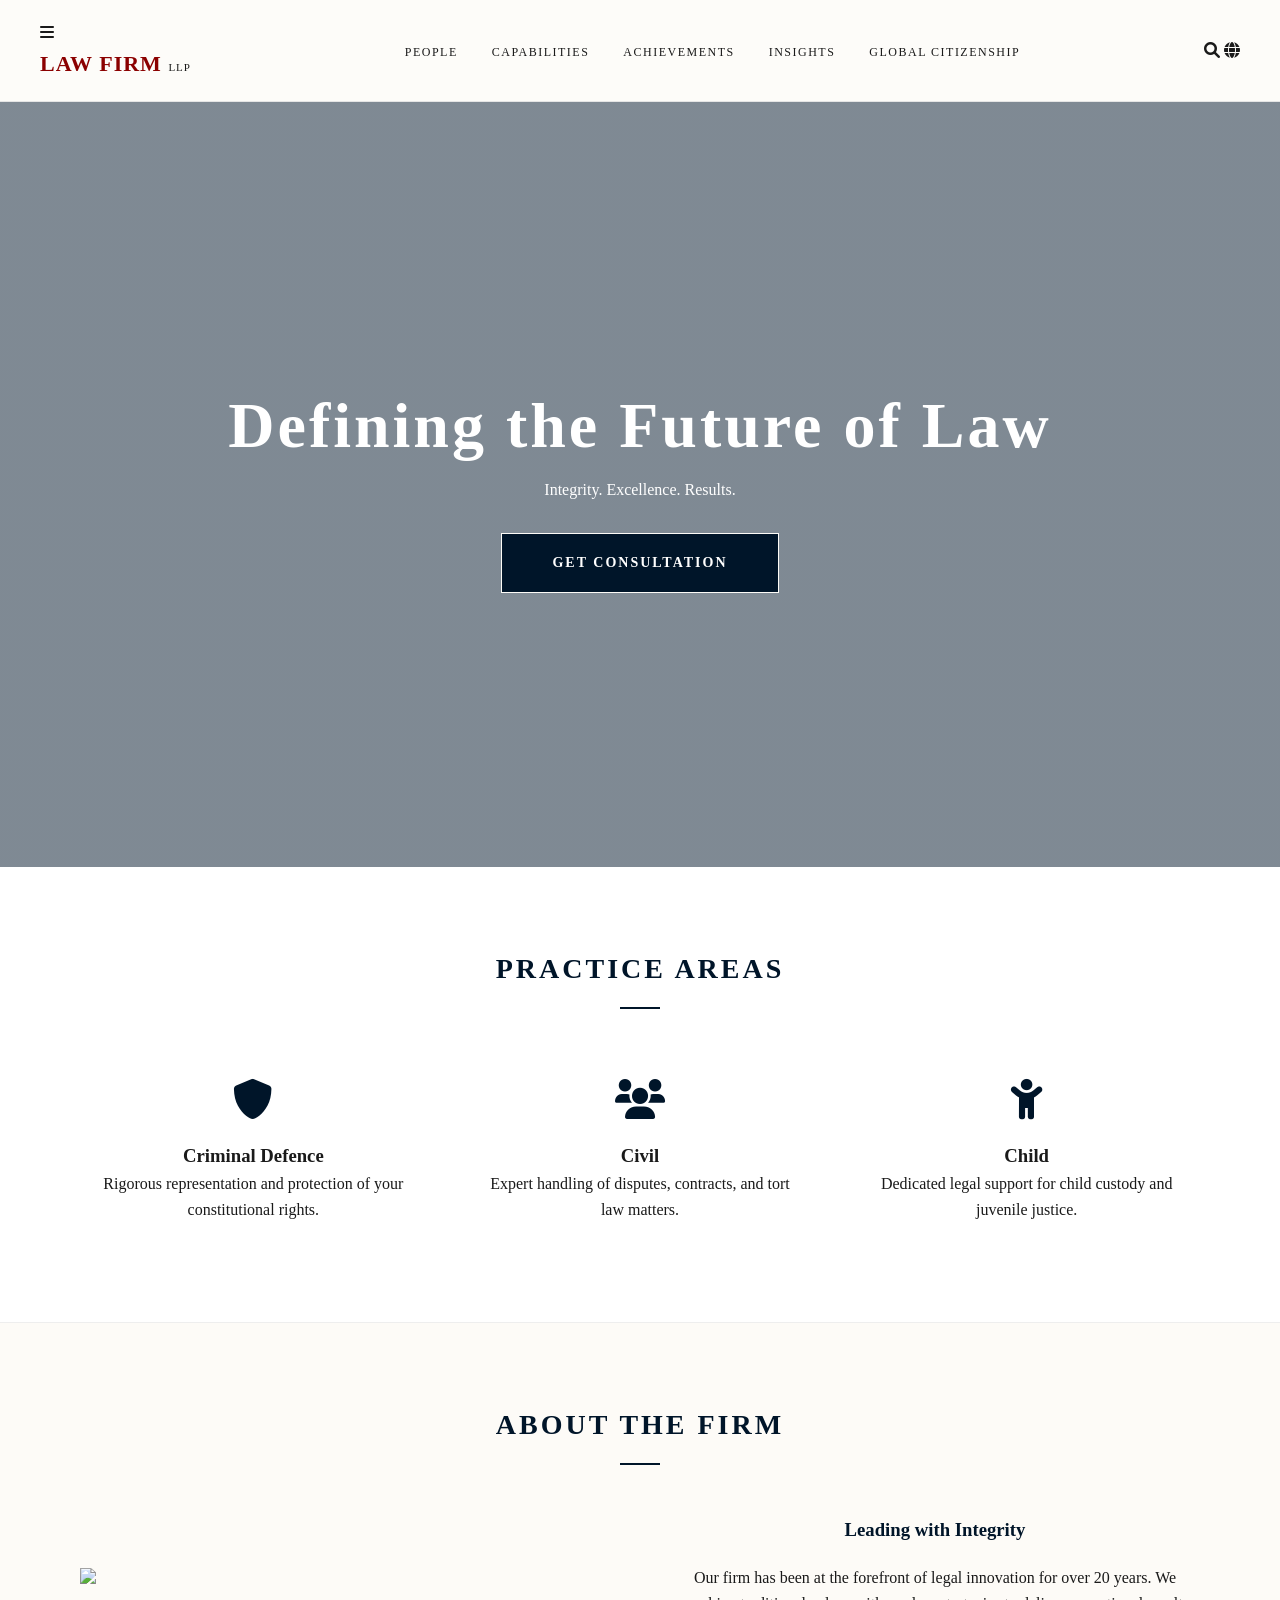
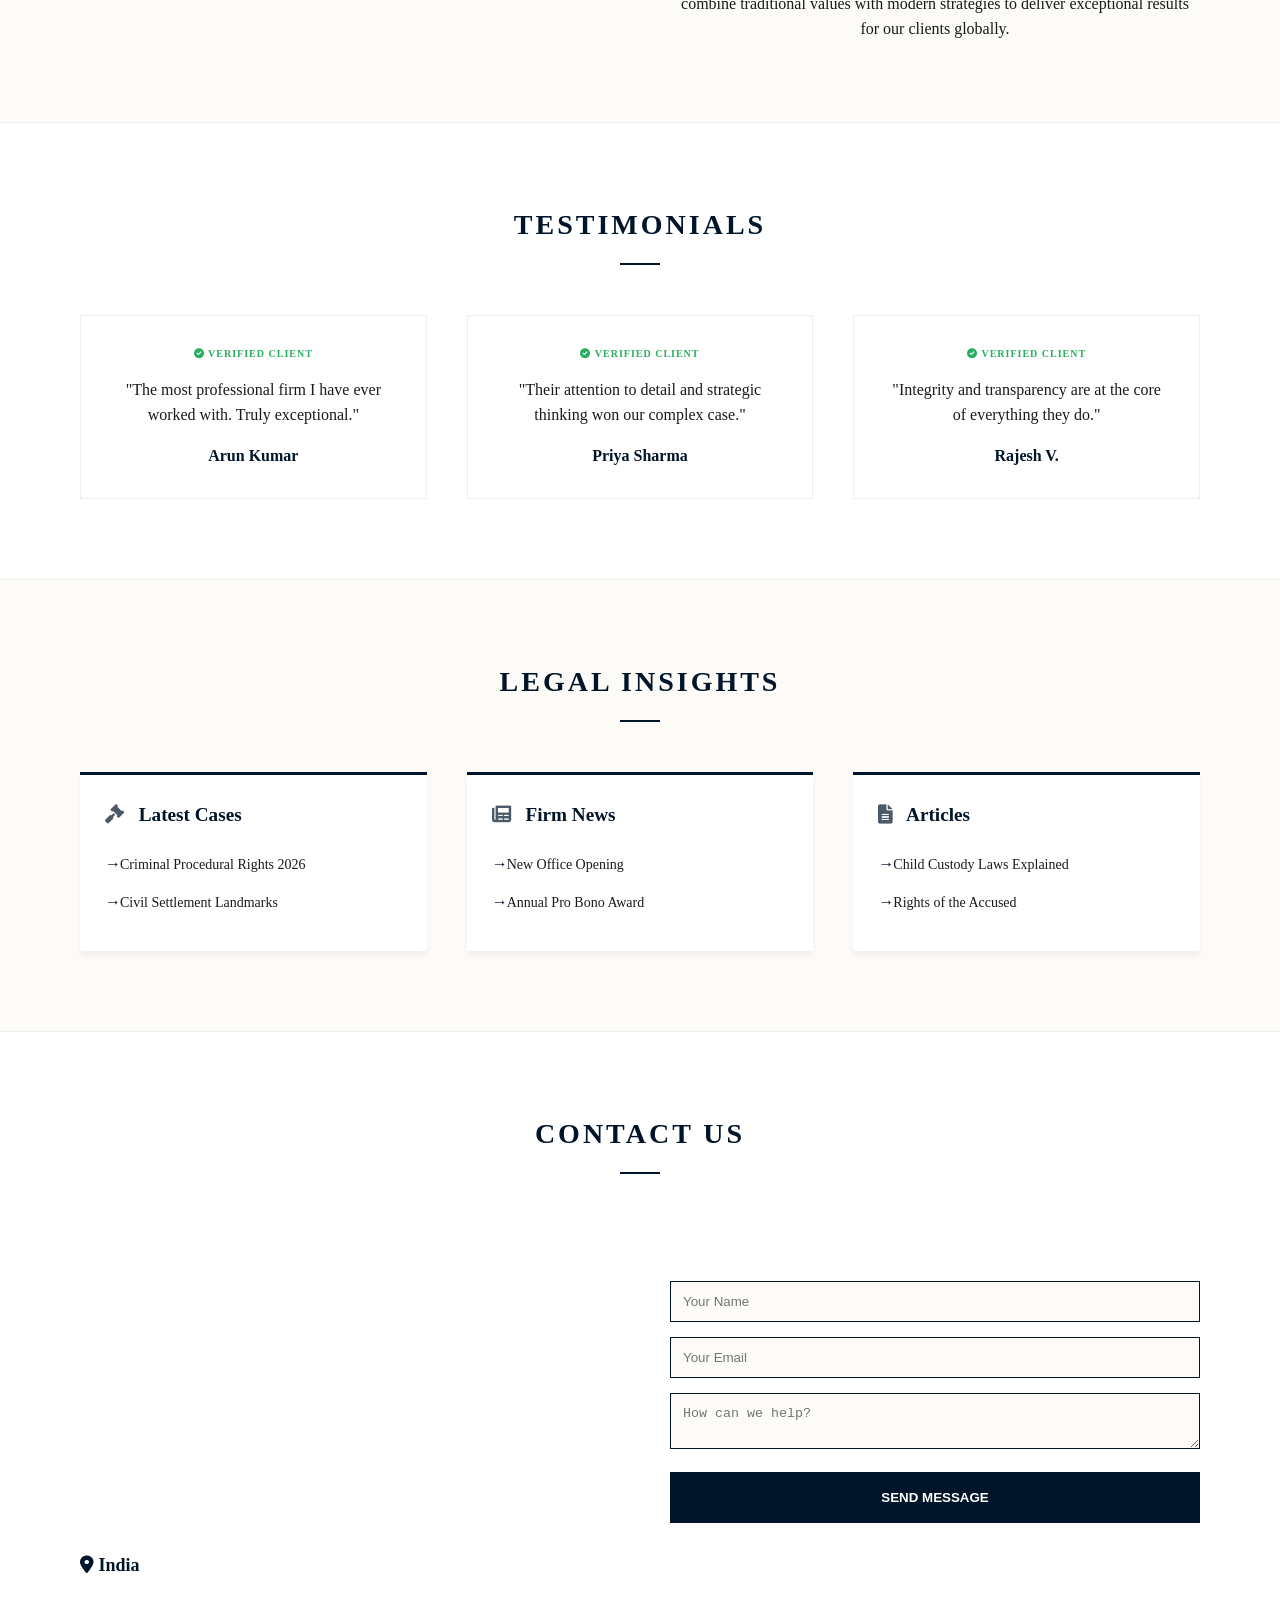
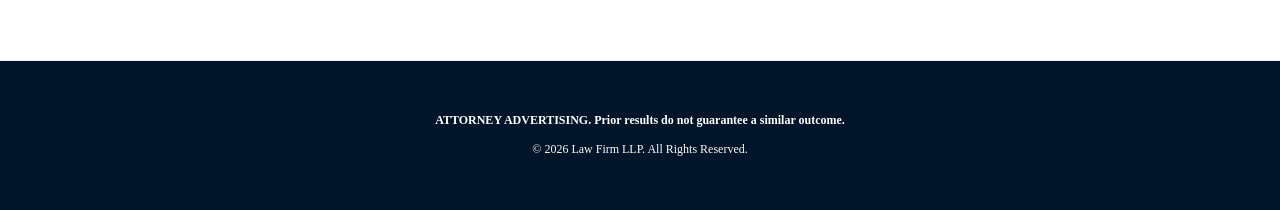
==== commit 3ed71075: "Update index.html" ====
--- a/index.html
+++ b/index.html
@@ -63,7 +63,7 @@
             <h2 class="center-title">About The Firm</h2>
             <div class="flex-row">
                 <div class="flex-col founder-img-container">
-                    <img src="https://images.unsplash.com/photo-1560250097-0b93528c311a?auto=format&fit=crop&w=600&q=400" alt="Founder" class="small-height-img">
+                    <img src="https://www.google.com/imgres?q=kevin%20costner&imgurl=https%3A%2F%2Fwww.eventfabrik-muenchen.de%2Fwp-content%2Fuploads%2F2024%2F12%2Fkevin-kostner-01.webp&imgrefurl=https%3A%2F%2Fwww.eventfabrik-muenchen.de%2Fen%2Fartist%2Fkevin-costner%2F&docid=2sCCuWRvMPMN5M&tbnid=TfodYwgSWR4AlM&vet=12ahUKEwihy_SPncKTAxUDRmcHHaMpO30QnPAOegQILRAB..i&w=925&h=1024&hcb=2&ved=2ahUKEwihy_SPncKTAxUDRmcHHaMpO30QnPAOegQILRAB">
                 </div>
                 <div class="flex-col about-text text-center">
                     <h3>Leading with Integrity</h3>
--- a/style.css
+++ b/style.css
@@ -1,255 +1,95 @@
-@import url('https://fonts.googleapis.com/css2?family=Playfair+Display:wght@500;700&display=swap');
+/* --- RESET & BASE --- */
+* { margin: 0; padding: 0; box-sizing: border-box; }
+body { font-family: 'Times New Roman', Times, serif; color: #1a1a1a; line-height: 1.6; background-color: #fff; }
+.container { max-width: 1200px; margin: 0 auto; padding: 0 40px; }
+.section { padding: 80px 0; border-bottom: 1px solid #eee; }
+.half-white-bg { background-color: #FDFBF7; }
 
-/* 🔵 ROOT BRANDING */
-:root {
-    --navy: #001529;
-    --offwhite: #FDFBF7;
-    --light-gray: #f5f5f5;
-    --text-dark: #222;
+/* TITLES */
+.center-title { text-align: center; text-transform: uppercase; letter-spacing: 3px; margin-bottom: 50px; font-size: 28px; color: #001529; }
+.center-title::after { content: ''; display: block; width: 40px; height: 2px; background: #001529; margin: 15px auto; }
+
+/* HEADER - Retained structure */
+.main-header {
+    background-color: #fdfcf9; border-bottom: 1px solid #e5e5e5;
+    display: flex; align-items: center; justify-content: space-between;
+    padding: 20px 40px; position: sticky; top: 0; z-index: 1000;
+}
+.logo { font-weight: bold; font-size: 22px; color: #8b0000; text-decoration: none; text-transform: uppercase; letter-spacing: 1px; }
+.logo .llp { color: #1a1a1a; font-size: 11px; font-weight: normal; }
+.main-nav a { text-decoration: none; color: #1a1a1a; text-transform: uppercase; font-size: 12px; letter-spacing: 1.5px; padding-left: 30px; }
+
+/* HERO */
+.hero {
+    height: 85vh;
+    background: linear-gradient(rgba(0,21,41,0.5), rgba(0,21,41,0.5)), url('https://www.youtube.com/watch?v=OQq6cAMM7uA&pp=ygUcbGVnYWwgZmllbGQgYmFja2dyb3VuZCB2aWRlbw%3D%3D');
+    background-size: cover; background-position: center;
+    display: flex; align-items: center; justify-content: center; text-align: center; color: white;
+}
+.hero h1 { font-size: 4rem; letter-spacing: 3px; }
+.cta-btn {
+    display: inline-block; margin-top: 30px; padding: 18px 50px;
+    background-color: #001529; color: white; text-decoration: none;
+    font-size: 14px; letter-spacing: 2px; font-weight: bold; border: 1px solid #FDFBF7;
 }
 
-/* 🔵 GLOBAL */
-body {
-    margin: 0;
-    font-family: Georgia, serif;
-    background-color: var(--offwhite);
-    color: var(--navy);
-    line-height: 1.6;
+/* PRACTICE AREAS - Horizontal with centered icons */
+.grid-item { text-align: left; padding: 20px; }
+.icon-wrapper { text-align: center; margin-bottom: 20px; }
+.grid-item i { font-size: 40px; color: #001529; }
+
+/* Update this specific block in your style.css */
+.grid-item { 
+    text-align: center; /* This centers the Title and Paragraph */
+    padding: 20px; 
 }
 
-/* HEADINGS */
-h1, h2, h3 {
-    font-family: 'Playfair Display', serif;
-    margin-bottom: 10px;
+.icon-wrapper { 
+    text-align: center; 
+    margin-bottom: 20px; 
 }
 
-/* LINKS */
-a {
-    text-decoration: none;
-    color: var(--navy);
+/* Ensure the description paragraph also stays centered */
+.grid-item p {
+    text-align: center;
+    max-width: 300px; /* Optional: keeps the text block tidy */
+    margin: 0 auto;   /* Centers the text block itself */
 }
 
-/* BUTTON */
-button {
-    background-color: var(--navy);
-    color: var(--offwhite);
-    border: none;
-    padding: 12px 24px;
-    font-size: 13px;
-    letter-spacing: 1px;
-    cursor: pointer;
-    transition: 0.3s;
+/* ABOUT - Text Centered */
+.small-height-img { max-height: 350px; width: 100%; object-fit: cover; border-radius: 2px; }
+.text-center { text-align: center; }
+.about-text h3 { margin-bottom: 20px; color: #001529; }
+
+/* TESTIMONIALS */
+.quote-card { padding: 30px; background: white; border: 1px solid #eee; text-align: center; }
+.proof-badge { font-size: 10px; color: #27ae60; font-weight: bold; text-transform: uppercase; margin-bottom: 15px; letter-spacing: 1px; }
+.client-name { display: block; margin-top: 15px; font-weight: bold; color: #001529; }
+
+/* LEGAL INSIGHTS - Modern Styling */
+.insight-col { background: #fff; padding: 25px; border-top: 3px solid #001529; box-shadow: 0 4px 6px rgba(0,0,0,0.05); }
+.insight-col h3 { color: #001529; margin-bottom: 20px; font-size: 1.2rem; }
+.insight-col h3 i { margin-right: 10px; opacity: 0.7; }
+.insight-list { list-style: none; }
+.insight-list li { margin-bottom: 12px; padding-left: 15px; position: relative; }
+.insight-list li::before { content: '→'; position: absolute; left: 0; color: #001529; }
+.insight-list a { color: #1a1a1a; text-decoration: none; font-size: 14px; transition: color 0.3s; }
+.insight-list a:hover { color: #001529; text-decoration: underline; }
+
+/* CONTACT */
+.address-box { margin-top: 20px; font-size: 18px; font-weight: bold; color: #001529; }
+form input, form textarea { width: 100%; padding: 12px; margin-bottom: 15px; border: 1px solid #001529; background: #FDFBF7; }
+.submit-btn { width: 100%; padding: 18px; background: #001529; color: white; border: none; font-weight: bold; cursor: pointer; }
+
+/* FOOTER */
+.legal-footer { background: #001529; color: #FDFBF7; padding: 50px 0; text-align: center; font-size: 12px; }
+.disclaimer { font-weight: bold; margin-bottom: 10px; color: #fff; }
+
+/* GRID & FLEX */
+.grid-3 { display: grid; grid-template-columns: repeat(3, 1fr); gap: 40px; }
+.flex-row { display: flex; gap: 60px; align-items: center; }
+.flex-col { flex: 1; }
+
+@media (max-width: 900px) {
+    .grid-3, .flex-row { flex-direction: column; grid-template-columns: 1fr; }
 }
-
-button:hover {
-    background-color: #002a4d;
-}
-
-/* 🔵 HEADER (WHITEHOUSE STYLE) */
-.header {
-    background-color: var(--offwhite);
-    border-bottom: 1px solid #e5e5e5;
-    padding: 10px 50px;
-}
-
-.nav-container {
-    display: flex;
-    align-items: center;
-    justify-content: space-between;
-}
-
-/* LEFT */
-.nav-left {
-    display: flex;
-    align-items: center;
-    gap: 15px;
-}
-
-.menu-icon {
-    font-size: 18px;
-    color: var(--navy);
-}
-
-/* LOGO */
-.logo {
-    font-size: 14px;
-    letter-spacing: 1px;
-}
-
-.brand-red {
-    color: #8b1e1e; /* toned-down formal red */
-    font-weight: 600;
-}
-
-.llp {
-    font-size: 10px;
-    margin-left: 3px;
-}
-
-/* CENTER NAV */
-.nav-links {
-    display: flex;
-    gap: 45px;
-    list-style: none;
-    margin: 0;
-}
-
-.nav-links a {
-    font-size: 11px;
-    text-transform: uppercase;
-    letter-spacing: 1.5px;
-    color: var(--navy);
-    font-weight: 500;
-    position: relative;
-}
-
-/* HOVER UNDERLINE (SUBTLE) */
-.nav-links a::after {
-    content: "";
-    position: absolute;
-    width: 0;
-    height: 1px;
-    bottom: -4px;
-    left: 0;
-    background-color: var(--navy);
-    transition: 0.3s;
-}
-
-.nav-links a:hover::after {
-    width: 100%;
-}
-
-/* RIGHT ICONS */
-.nav-right {
-    display: flex;
-    gap: 15px;
-    font-size: 14px;
-    color: var(--navy);
-}
-
-/* 🦸 HERO */
-#hero {
-    text-align: center;
-    padding: 100px 20px;
-    background-color: var(--offwhite);
-}
-
-#hero h2 {
-    font-size: 42px;
-}
-
-#hero p {
-    max-width: 600px;
-    margin: 20px auto;
-    font-size: 15px;
-}
-
-/* 🧩 PRACTICE (GRID) */
-#practice {
-    padding: 80px 50px;
-    text-align: center;
-}
-
-.practice-container {
-    display: grid;
-    grid-template-columns: repeat(3, 1fr);
-    gap: 25px;
-    margin-top: 40px;
-}
-
-.card {
-    border: 1px solid #ddd;
-    padding: 25px;
-    background-color: white;
-}
-
-/* 👨‍⚖️ ABOUT (FLEXBOX) */
-#about {
-    padding: 80px 50px;
-}
-
-.about-container {
-    display: flex;
-    gap: 50px;
-    align-items: center;
-}
-
-.about-image img {
-    width: 100%;
-    max-width: 420px;
-}
-
-.about-text {
-    max-width: 500px;
-}
-
-/* 💬 TESTIMONIALS */
-#testimonials {
-    padding: 80px 50px;
-    background-color: var(--navy);
-    color: var(--offwhite);
-    text-align: center;
-}
-
-.testimonial-container {
-    display: flex;
-    gap: 25px;
-    justify-content: center;
-    margin-top: 40px;
-}
-
-.testimonial {
-    border: 1px solid rgba(255,255,255,0.3);
-    padding: 25px;
-    max-width: 260px;
-}
-
-/* 📞 CONTACT */
-#contact {
-    padding: 80px 50px;
-}
-
-.contact-container {
-    display: flex;
-    gap: 50px;
-}
-
-.contact-form input,
-.contact-form textarea {
-    width: 100%;
-    padding: 12px;
-    margin-bottom: 12px;
-    border: 1px solid #ccc;
-    font-family: Georgia, serif;
-}
-
-/* 📰 INSIGHTS */
-#insights {
-    padding: 80px 50px;
-    text-align: center;
-}
-
-.insights-container {
-    display: flex;
-    gap: 25px;
-    justify-content: center;
-    margin-top: 40px;
-}
-
-.insight-card {
-    border: 1px solid #ddd;
-    padding: 25px;
-    background-color: white;
-}
-
-/* 🔻 FOOTER */
-footer {
-    background-color: var(--navy);
-    color: var(--offwhite);
-    text-align: center;
-    padding: 25px;
-}
-
-footer a {
-    color: var(--offwhite);
-}
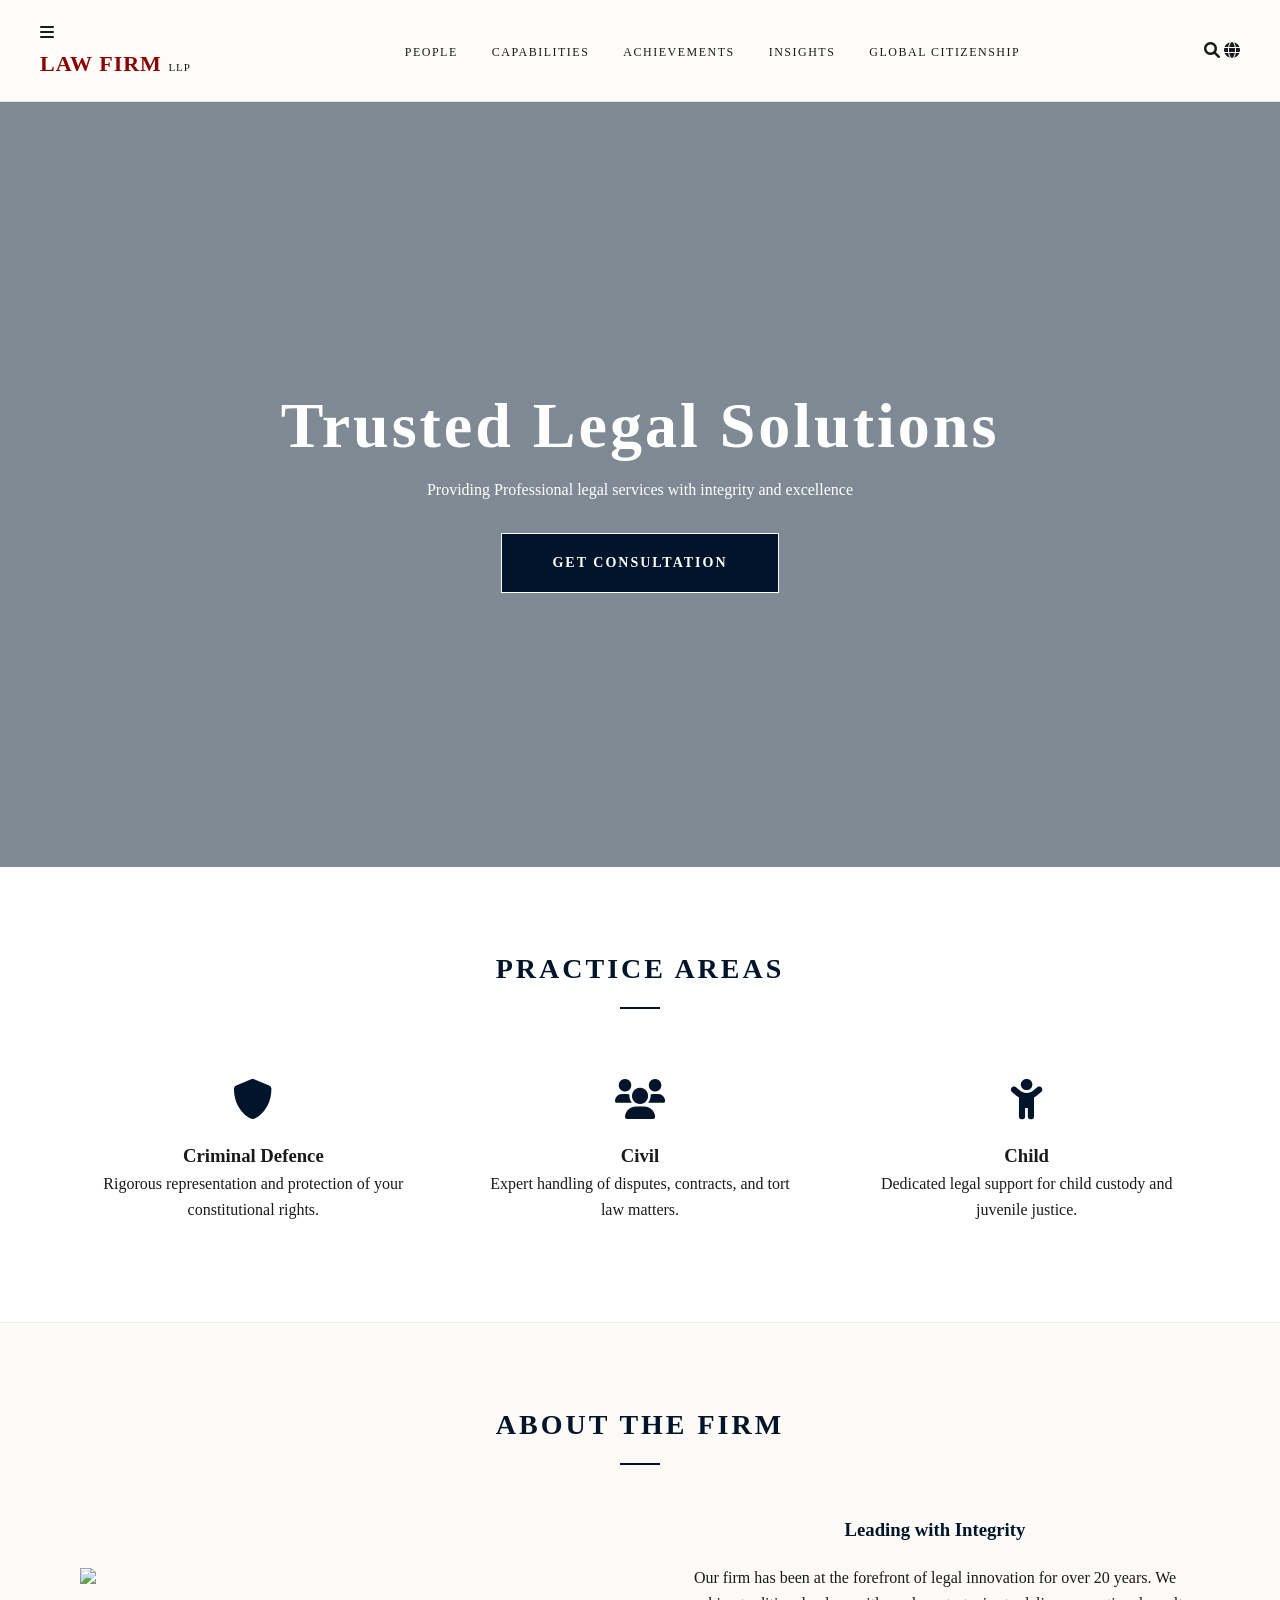
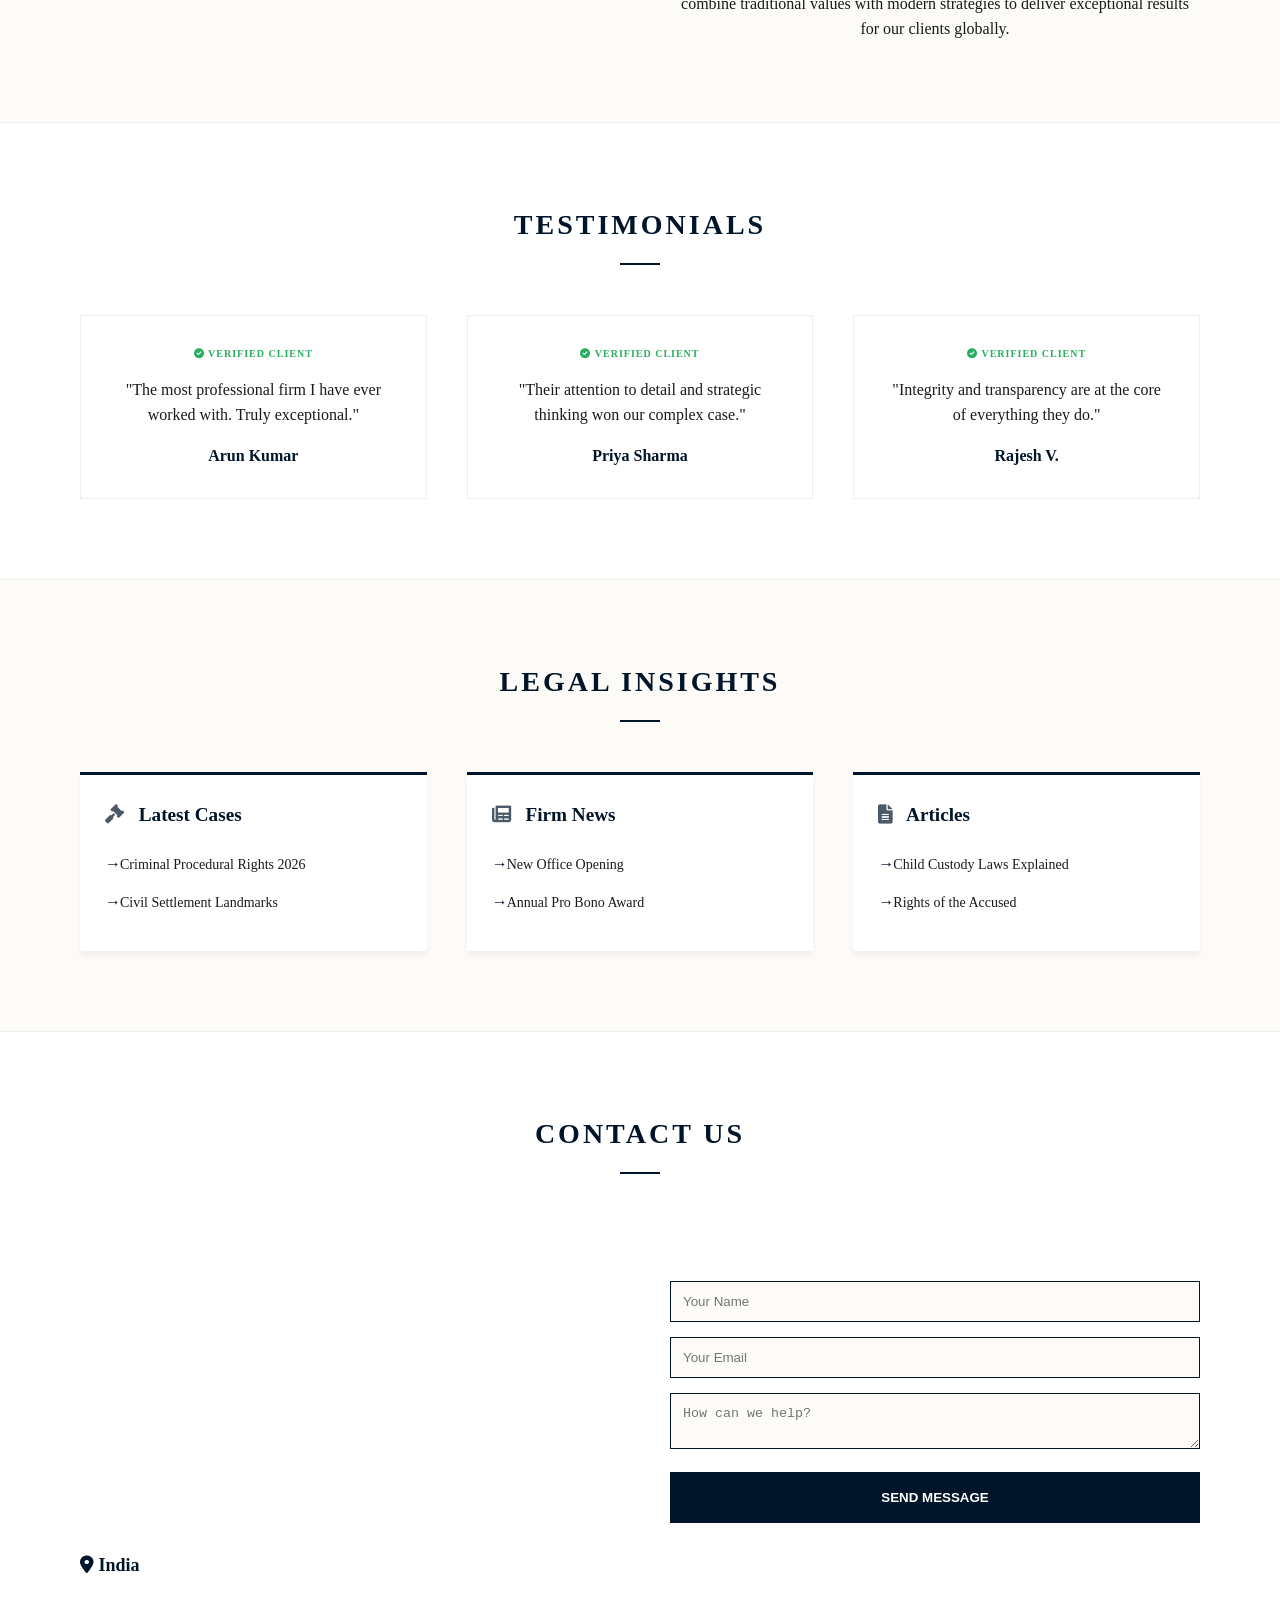
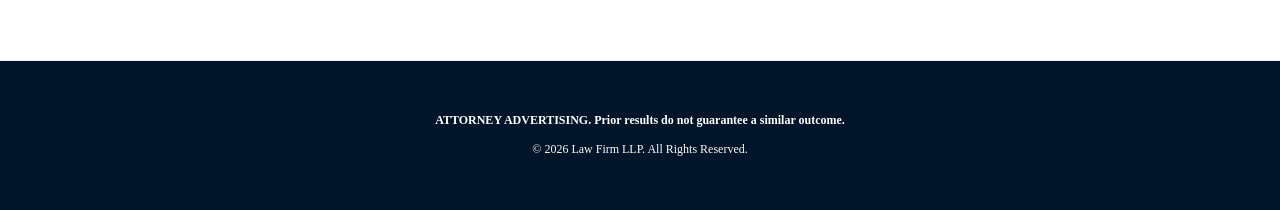
==== commit 2c2f34b3: "Update index.html" ====
--- a/index.html
+++ b/index.html
@@ -29,8 +29,8 @@
 
     <section class="hero">
         <div class="hero-content">
-            <h1>Defining the Future of Law</h1>
-            <p>Integrity. Excellence. Results.</p>
+            <h1>Trusted Legal Solutions</h1>
+            <p>Providing Professional legal services with integrity and excellence </p>
             <a href="#contact" class="cta-btn">GET CONSULTATION</a>
         </div>
     </section>
--- a/style.css
+++ b/style.css
@@ -22,7 +22,7 @@
 /* HERO */
 .hero {
     height: 85vh;
-    background: linear-gradient(rgba(0,21,41,0.5), rgba(0,21,41,0.5)), url('https://www.youtube.com/watch?v=OQq6cAMM7uA&pp=ygUcbGVnYWwgZmllbGQgYmFja2dyb3VuZCB2aWRlbw%3D%3D');
+    background: linear-gradient(rgba(0,21,41,0.5), rgba(0,21,41,0.5)), url('https://blog.ipleaders.in/wp-content/uploads/2020/01/istock-1062933252-1.jpg');
     background-size: cover; background-position: center;
     display: flex; align-items: center; justify-content: center; text-align: center; color: white;
 }
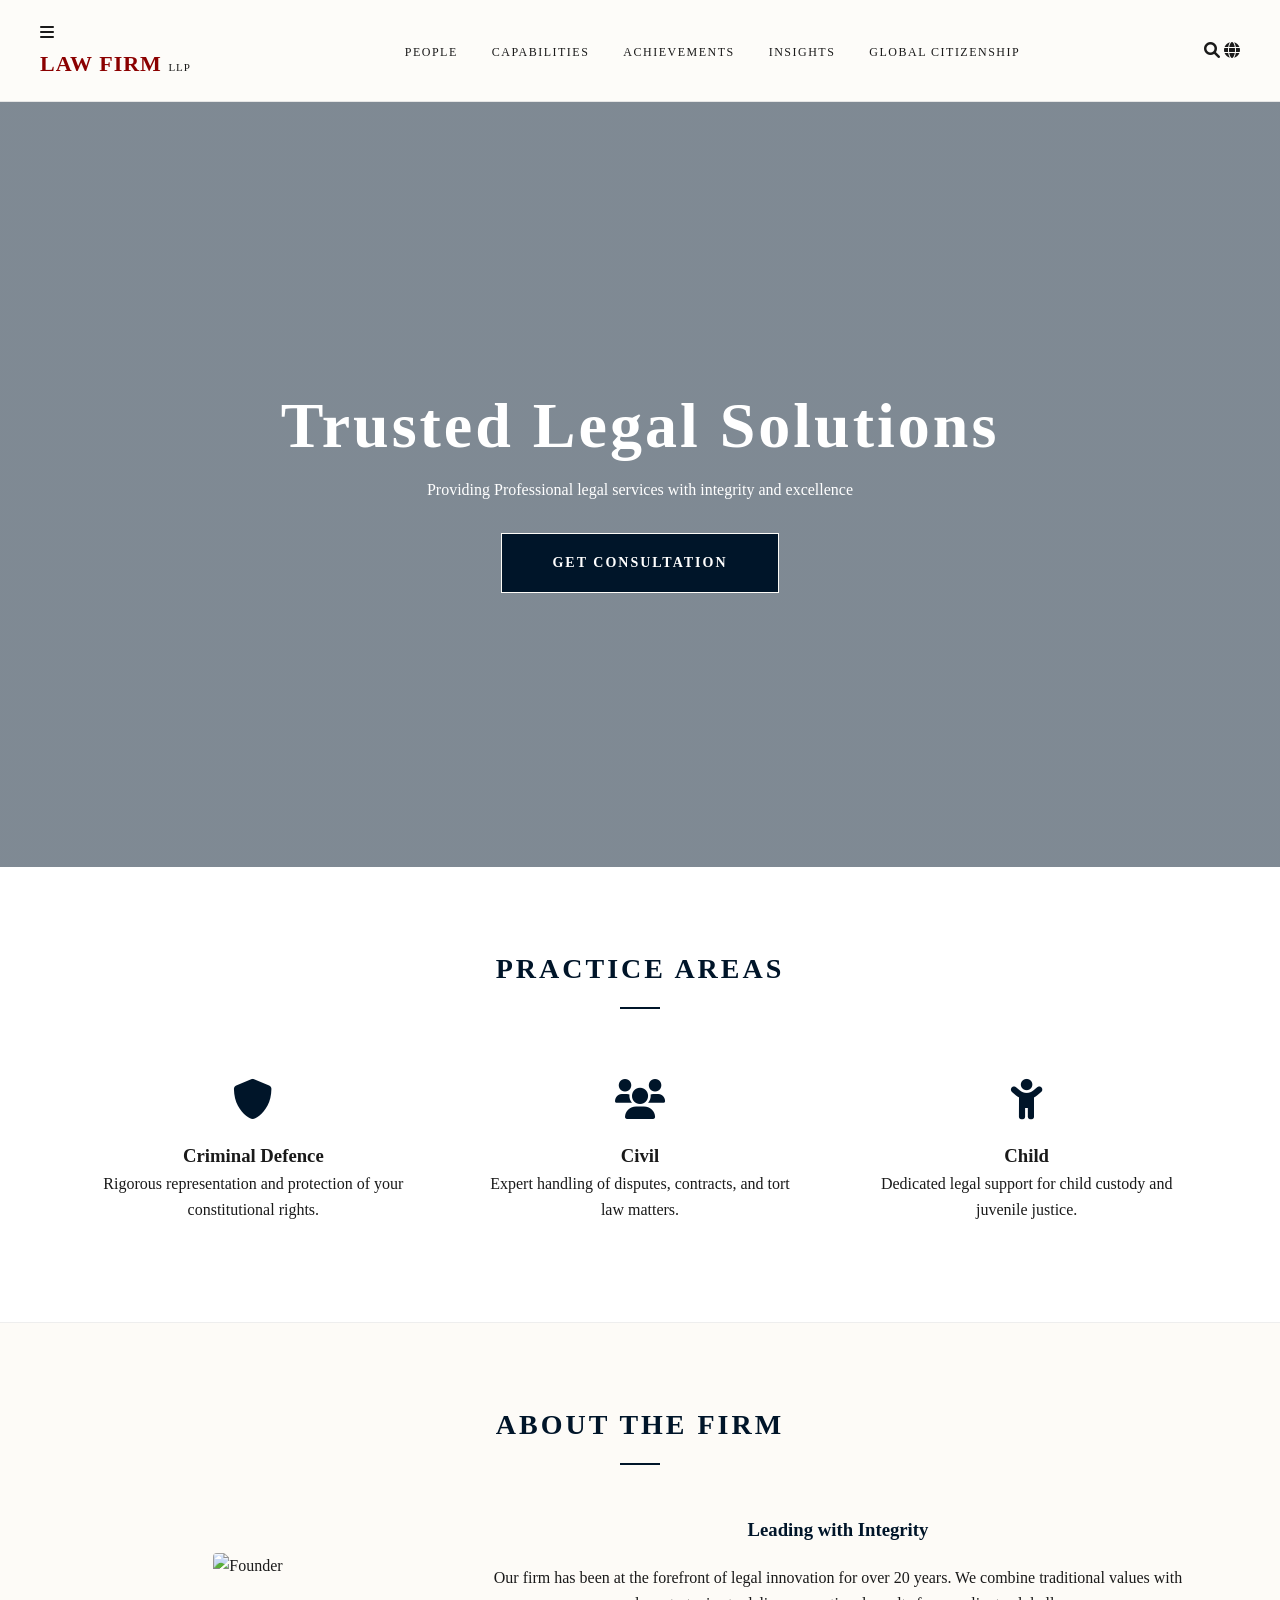
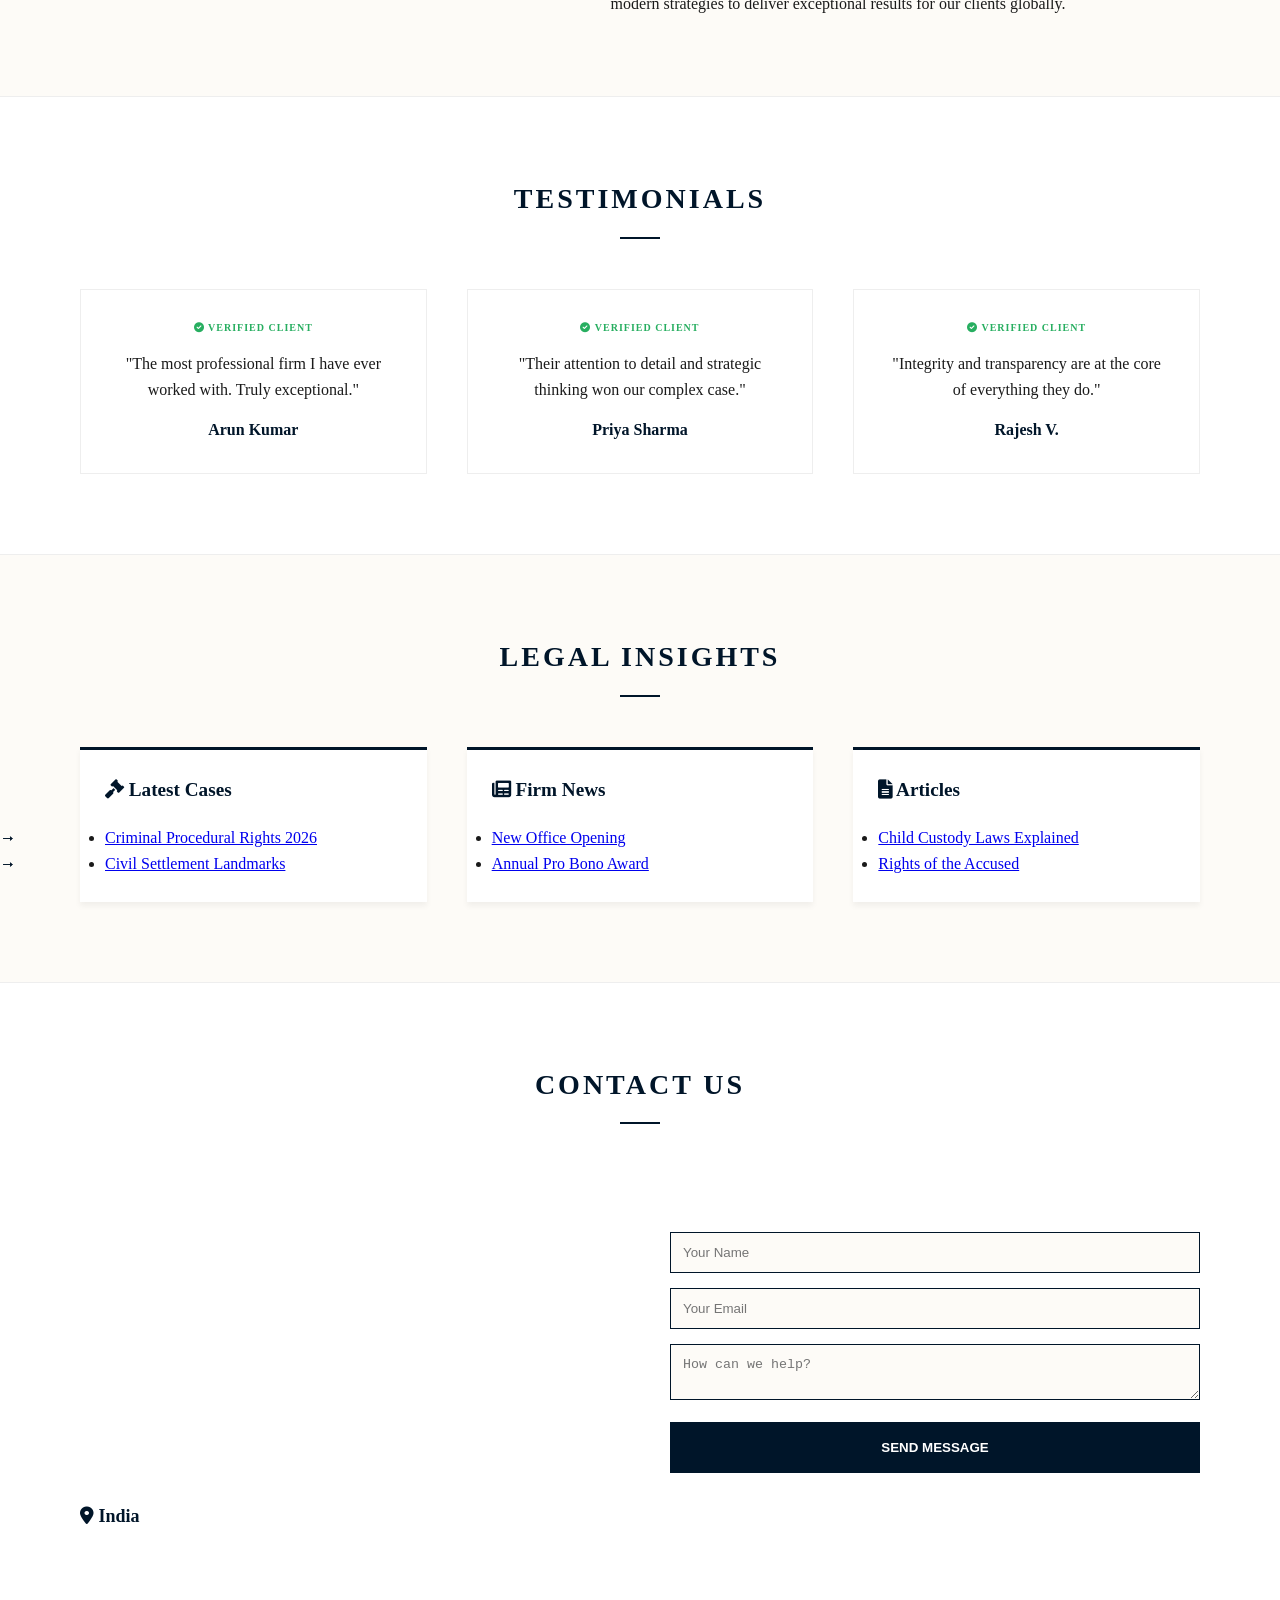
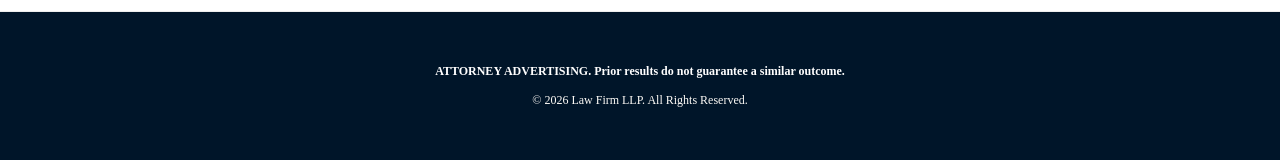
==== commit 1a859a93: "Update index.html" ====
--- a/index.html
+++ b/index.html
@@ -30,7 +30,7 @@
     <section class="hero">
         <div class="hero-content">
             <h1>Trusted Legal Solutions</h1>
-            <p>Providing Professional legal services with integrity and excellence </p>
+            <p>Providing Professional legal services with integrity and excellence</p>
             <a href="#contact" class="cta-btn">GET CONSULTATION</a>
         </div>
     </section>
@@ -63,7 +63,7 @@
             <h2 class="center-title">About The Firm</h2>
             <div class="flex-row">
                 <div class="flex-col founder-img-container">
-                    <img src="https://www.google.com/imgres?q=kevin%20costner&imgurl=https%3A%2F%2Fwww.eventfabrik-muenchen.de%2Fwp-content%2Fuploads%2F2024%2F12%2Fkevin-kostner-01.webp&imgrefurl=https%3A%2F%2Fwww.eventfabrik-muenchen.de%2Fen%2Fartist%2Fkevin-costner%2F&docid=2sCCuWRvMPMN5M&tbnid=TfodYwgSWR4AlM&vet=12ahUKEwihy_SPncKTAxUDRmcHHaMpO30QnPAOegQILRAB..i&w=925&h=1024&hcb=2&ved=2ahUKEwihy_SPncKTAxUDRmcHHaMpO30QnPAOegQILRAB">
+                    <img src="https://www.eventfabrik-muenchen.de/wp-content/uploads/2024/12/kevin-kostner-01.webp" alt="Founder" class="small-height-img">
                 </div>
                 <div class="flex-col about-text text-center">
                     <h3>Leading with Integrity</h3>
@@ -130,7 +130,7 @@
             <h2 class="center-title">Contact Us</h2>
             <div class="flex-row">
                 <div class="flex-col map-area">
-                    <iframe src="https://www.google.com/maps/embed?pb=!1m18!1m12!1m3!1d62844.07544062325!2d77.94726281734913!3d10.361456108155556!2m3!1f0!2f0!3f0!3m2!1i1024!2i768!4f13.1!3m3!1m2!1s0x3ba9df495393043f%3A0x673c683834a36a7!2sDindigul%2C%20Tamil%20Nadu!5e0!3m2!1sen!2sin!4v1711612000000!5m2!1sen!2sin" width="100%" height="300" style="border:0;" allowfullscreen="" loading="lazy"></iframe>
+                    <iframe src="https://www.google.com/maps/embed?pb=!1m18!1m12!1m3!1d125583.56586047509!2d77.9150334812301!3d10.370881938562723!2m3!1f0!2f0!3f0!3m2!1i1024!2i768!4f13.1!3m3!1m2!1s0x3b00ab60f991461f%3A0x7f0e755253805904!2sDindigul%2C%20Tamil%20Nadu!5e0!3m2!1sen!2sin!4v1711620000000!5m2!1sen!2sin" width="100%" height="300" style="border:0;" allowfullscreen="" loading="lazy"></iframe>
                     <div class="address-box">
                         <i class="fas fa-map-marker-alt"></i> India
                     </div>
--- a/style.css
+++ b/style.css
@@ -33,31 +33,24 @@
     font-size: 14px; letter-spacing: 2px; font-weight: bold; border: 1px solid #FDFBF7;
 }
 
-/* PRACTICE AREAS - Horizontal with centered icons */
-.grid-item { text-align: left; padding: 20px; }
+/* PRACTICE AREAS - Icons & text centered */
+.grid-item { text-align: center; padding: 20px; }
 .icon-wrapper { text-align: center; margin-bottom: 20px; }
 .grid-item i { font-size: 40px; color: #001529; }
+.grid-item p { max-width: 300px; margin: 0 auto; }
 
-/* Update this specific block in your style.css */
-.grid-item { 
-    text-align: center; /* This centers the Title and Paragraph */
-    padding: 20px; 
+/* ABOUT - Image Column smaller */
+.founder-img-container {
+    flex: 0 0 30% !important; /* Forces the image column to stay small */
+    text-align: center;
 }
-
-.icon-wrapper { 
-    text-align: center; 
-    margin-bottom: 20px; 
+.small-height-img { 
+    max-height: 280px; /* Reduced further for a "small" look */
+    width: auto; 
+    max-width: 100%;
+    object-fit: contain; 
+    border-radius: 4px; 
 }
-
-/* Ensure the description paragraph also stays centered */
-.grid-item p {
-    text-align: center;
-    max-width: 300px; /* Optional: keeps the text block tidy */
-    margin: 0 auto;   /* Centers the text block itself */
-}
-
-/* ABOUT - Text Centered */
-.small-height-img { max-height: 350px; width: 100%; object-fit: cover; border-radius: 2px; }
 .text-center { text-align: center; }
 .about-text h3 { margin-bottom: 20px; color: #001529; }
 
@@ -66,14 +59,10 @@
 .proof-badge { font-size: 10px; color: #27ae60; font-weight: bold; text-transform: uppercase; margin-bottom: 15px; letter-spacing: 1px; }
 .client-name { display: block; margin-top: 15px; font-weight: bold; color: #001529; }
 
-/* LEGAL INSIGHTS - Modern Styling */
+/* LEGAL INSIGHTS */
 .insight-col { background: #fff; padding: 25px; border-top: 3px solid #001529; box-shadow: 0 4px 6px rgba(0,0,0,0.05); }
 .insight-col h3 { color: #001529; margin-bottom: 20px; font-size: 1.2rem; }
-.insight-col h3 i { margin-right: 10px; opacity: 0.7; }
-.insight-list { list-style: none; }
-.insight-list li { margin-bottom: 12px; padding-left: 15px; position: relative; }
 .insight-list li::before { content: '→'; position: absolute; left: 0; color: #001529; }
-.insight-list a { color: #1a1a1a; text-decoration: none; font-size: 14px; transition: color 0.3s; }
 .insight-list a:hover { color: #001529; text-decoration: underline; }
 
 /* CONTACT */
@@ -92,4 +81,5 @@
 
 @media (max-width: 900px) {
     .grid-3, .flex-row { flex-direction: column; grid-template-columns: 1fr; }
+    .founder-img-container { flex: 1 1 100% !important; }
 }
